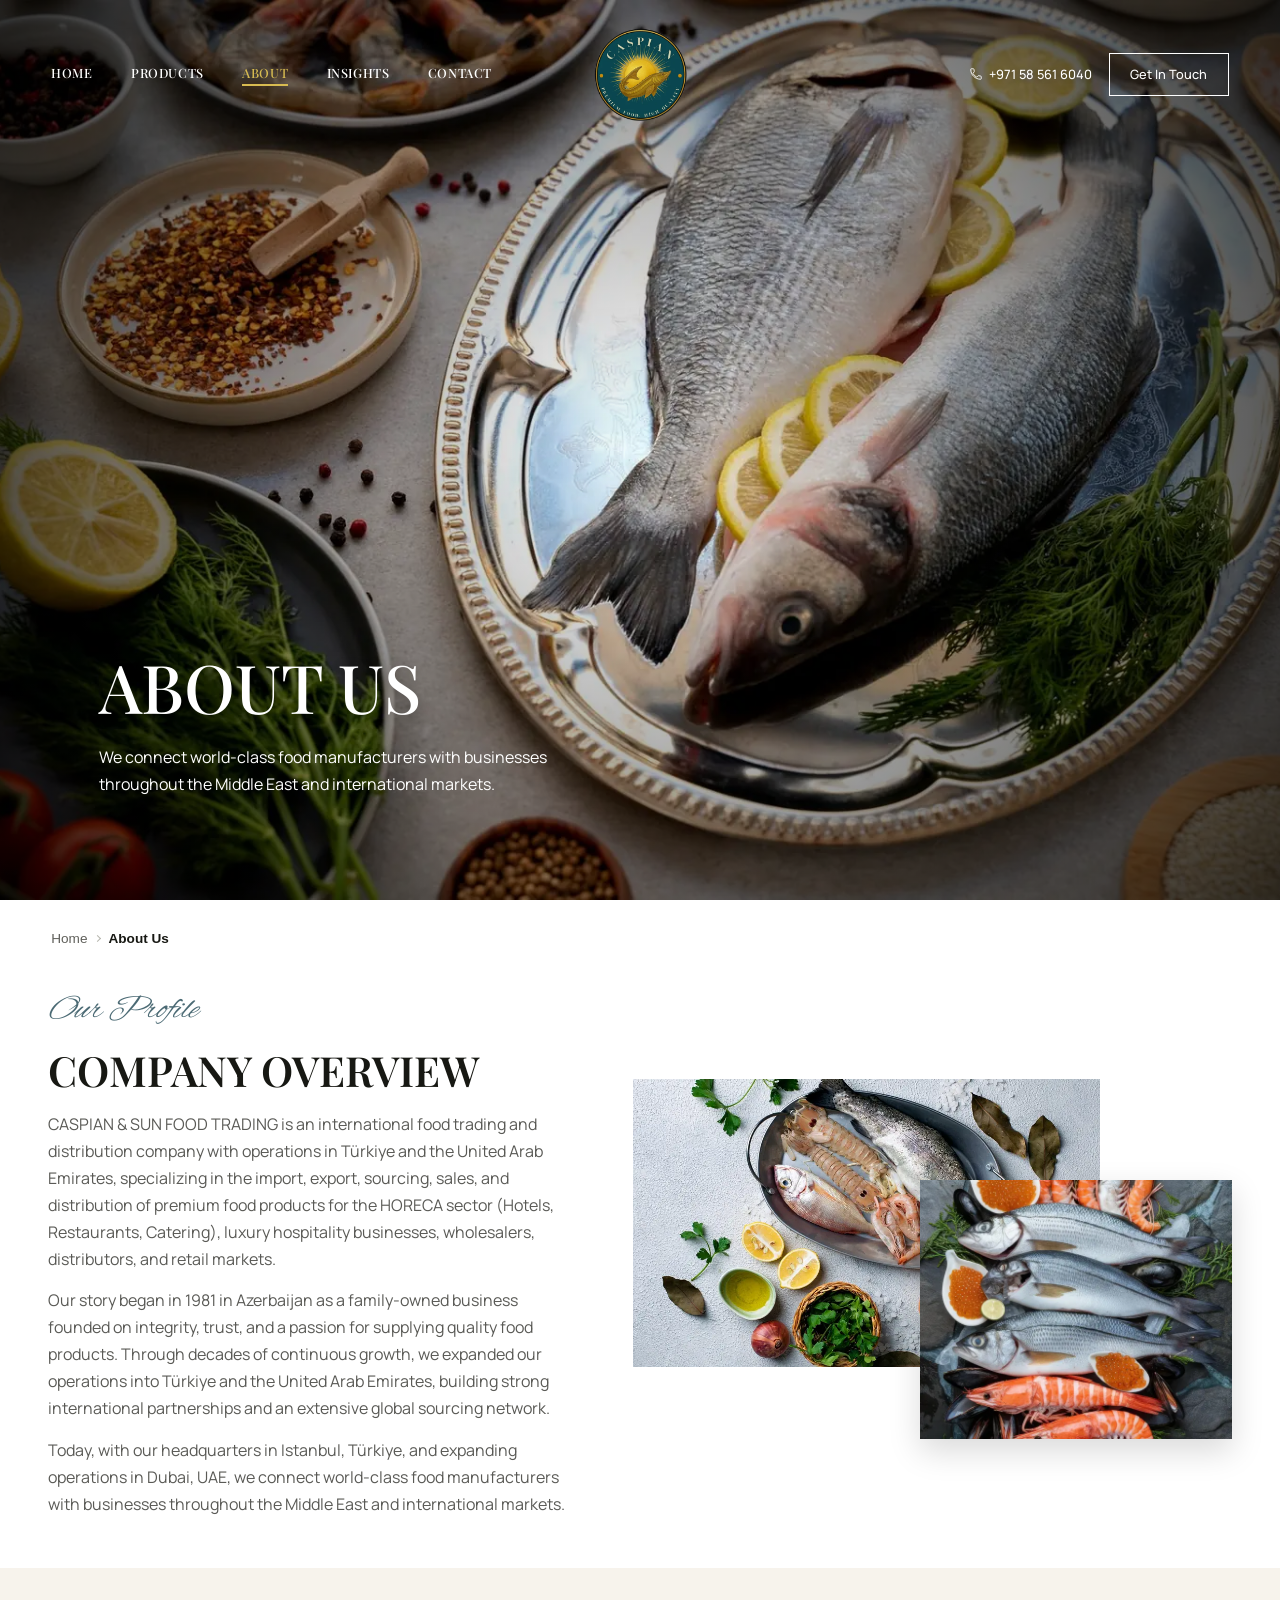
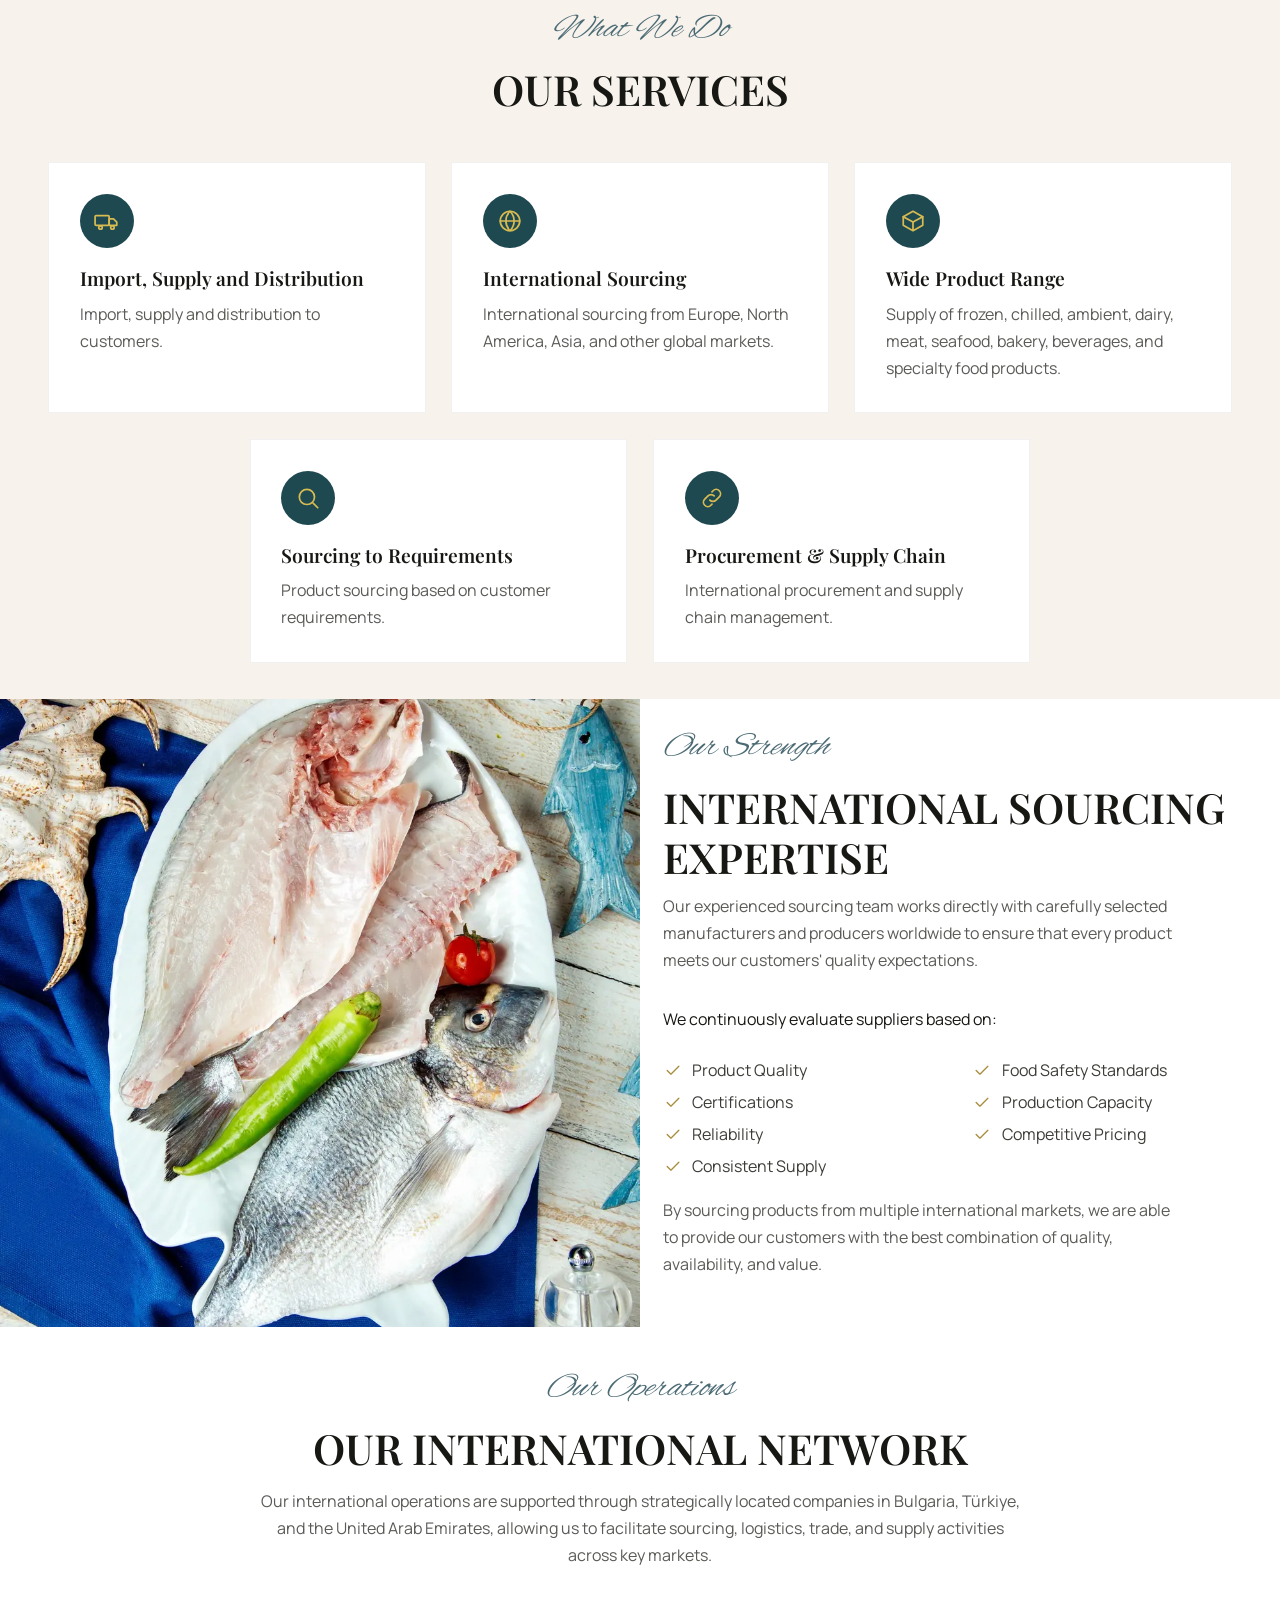
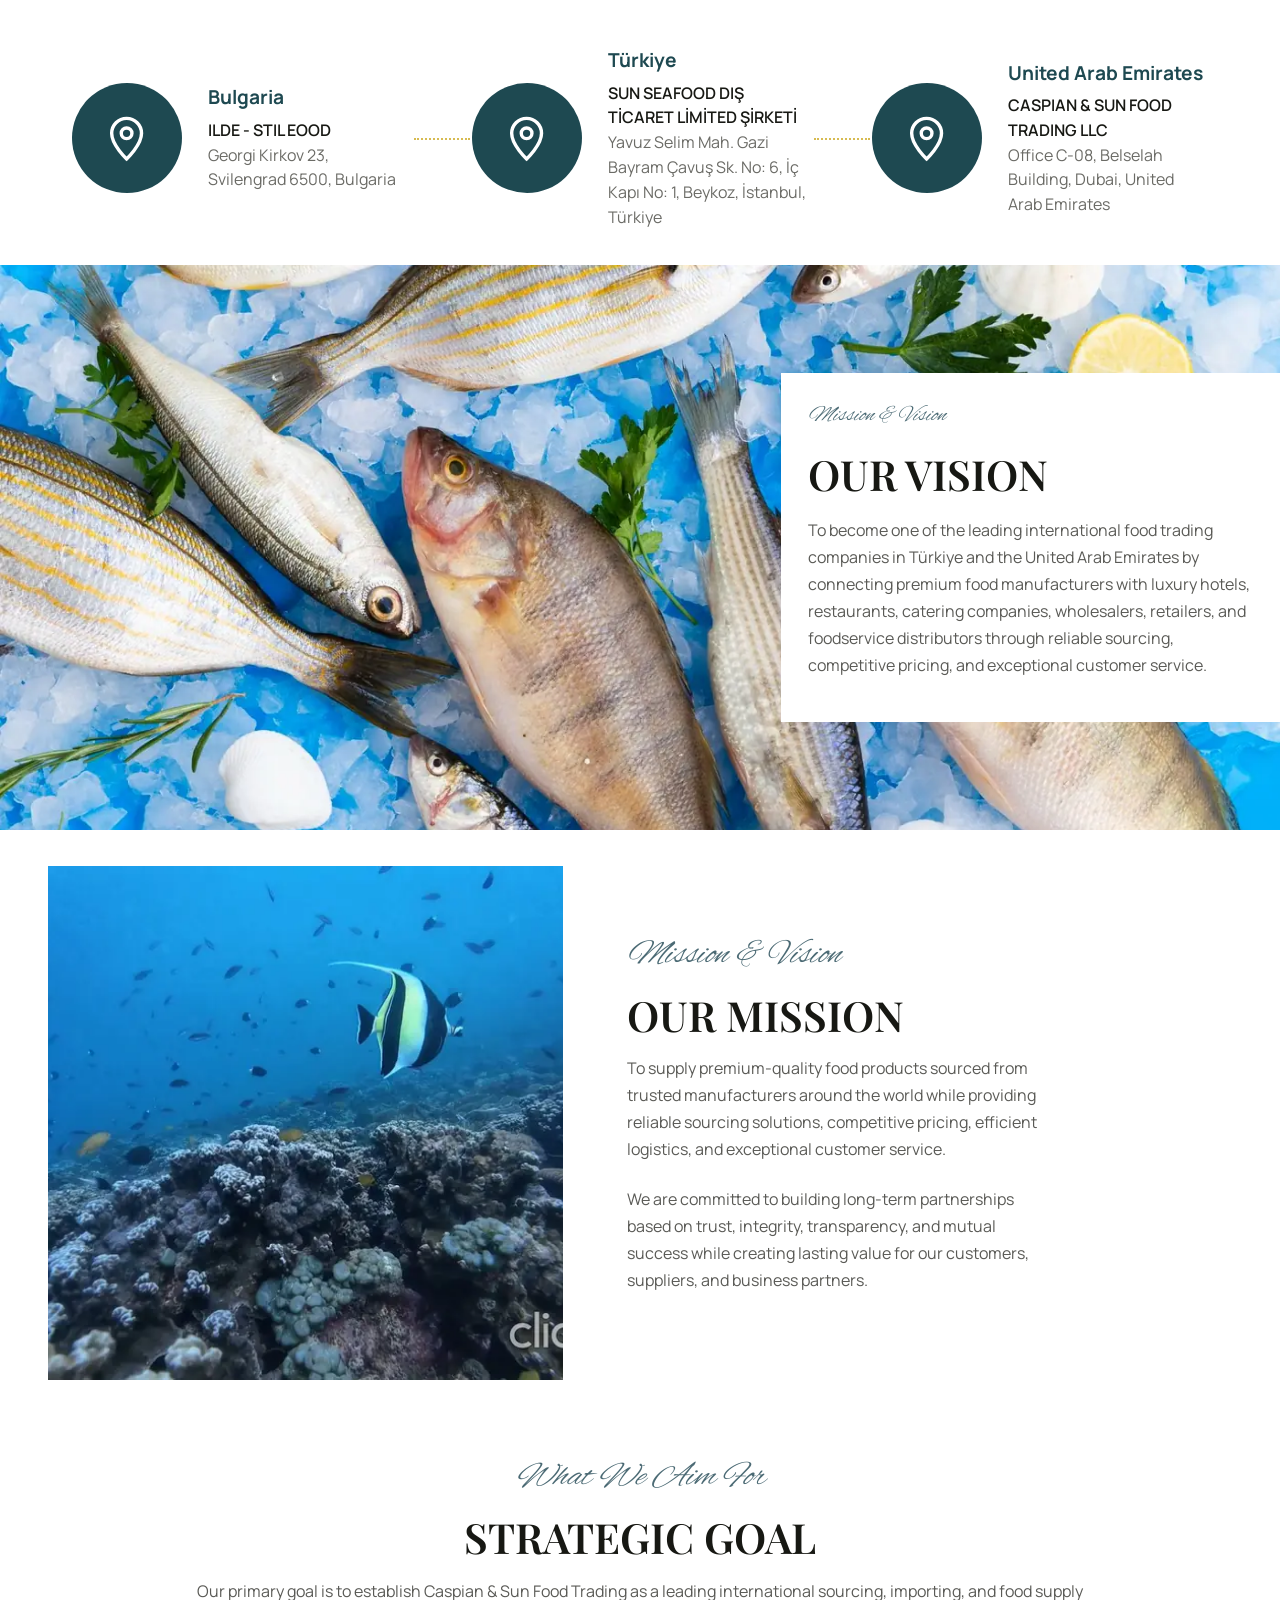
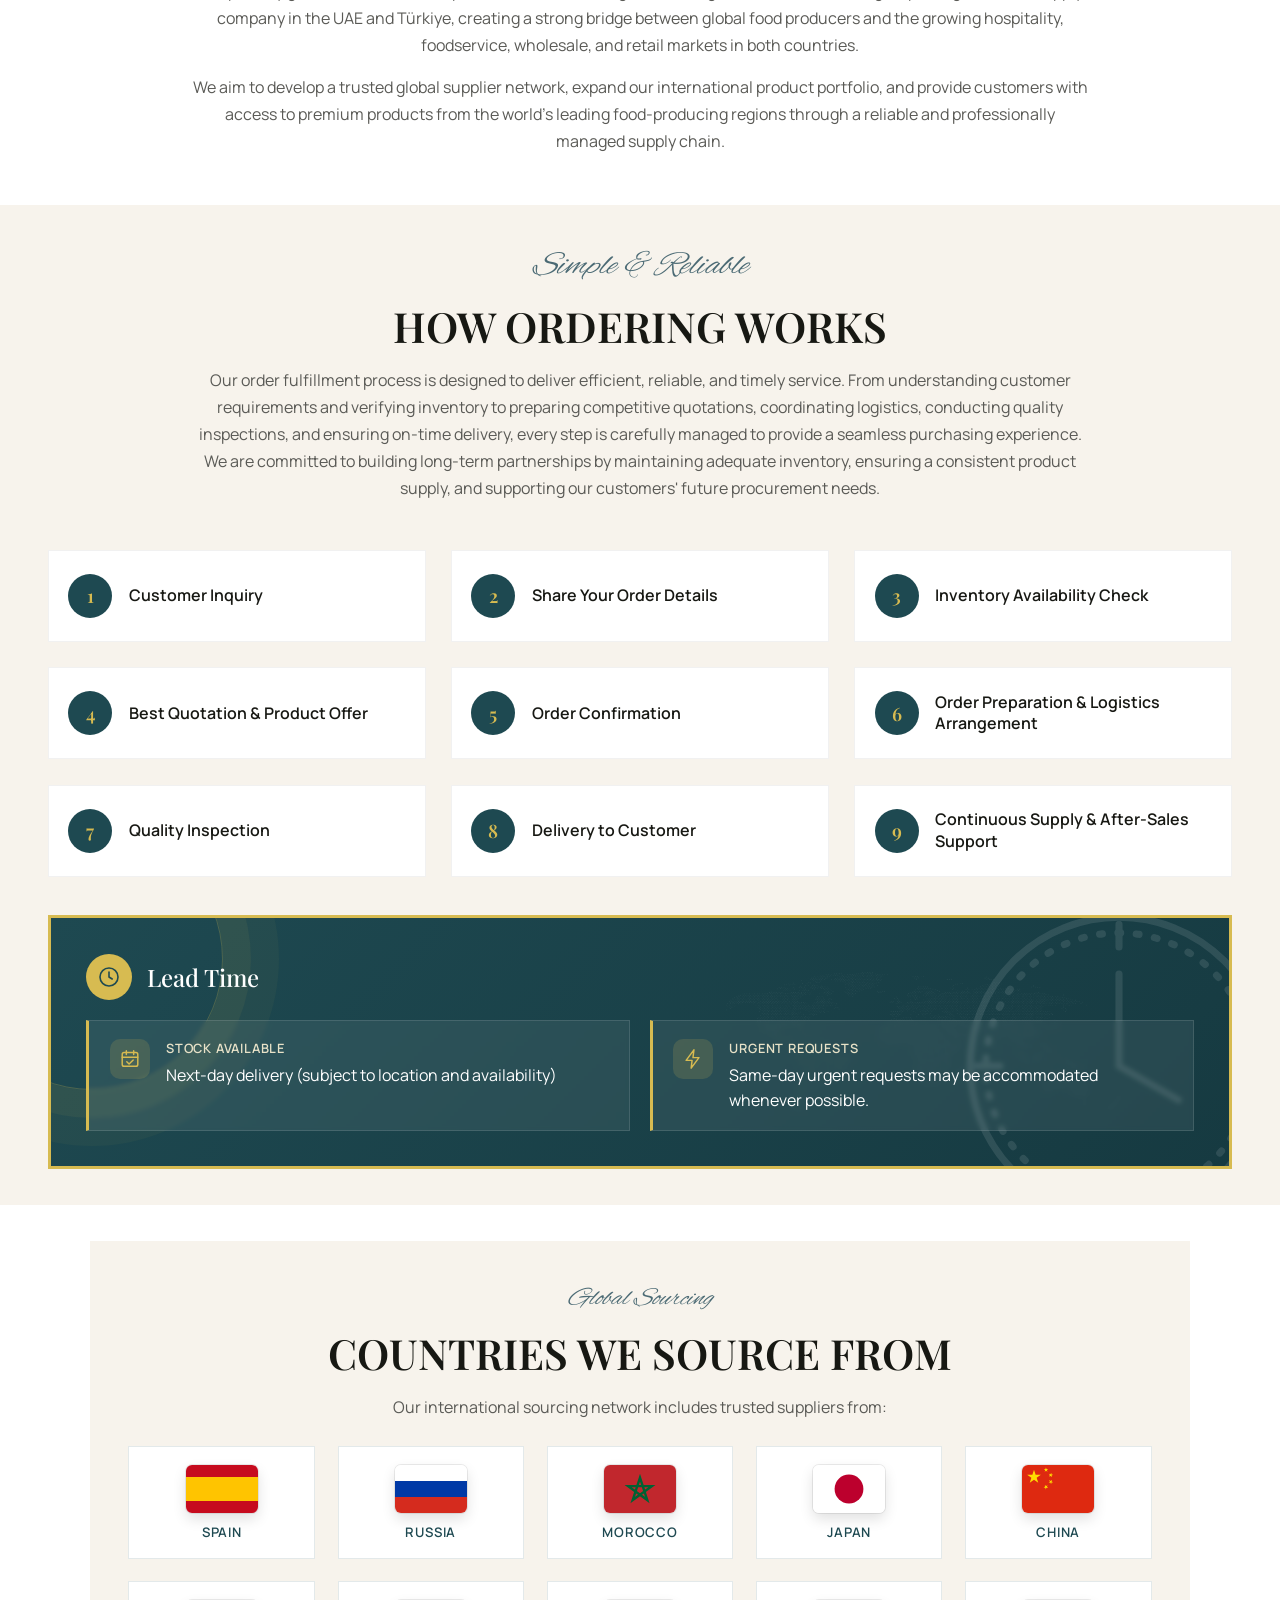
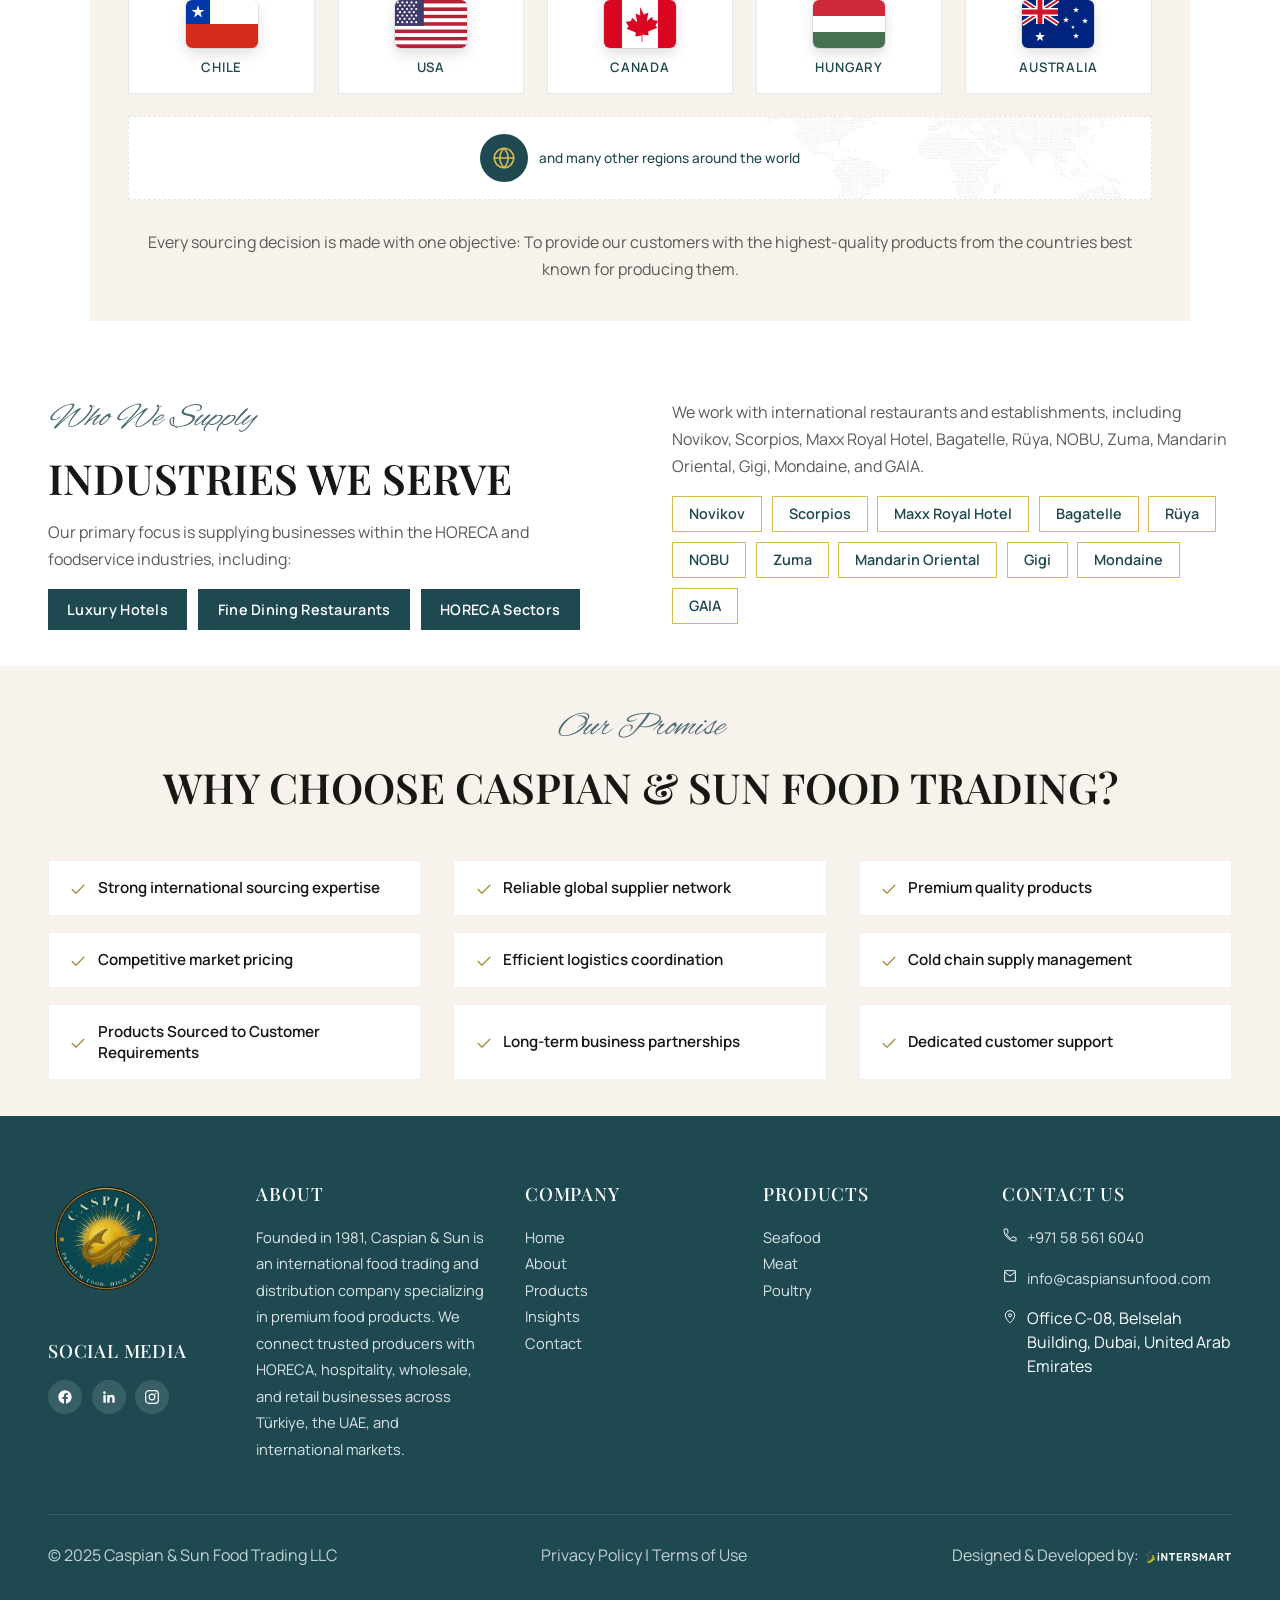
==== about.html @ 2d04d811 "feat: lead time panel redesign, ordering steps hover, faster about photos (smaller webp + background" ====
<!DOCTYPE html>
<html lang="en">
<head>
<meta charset="UTF-8">
<meta name="robots" content="noindex, nofollow, noarchive, nosnippet">
<meta name="description" content="Founded in 1981, Caspian &amp; Sun is an international food trading and distribution company connecting trusted producers with HORECA, hospitality, wholesale and retail businesses.">
<meta name="viewport" content="width=device-width, initial-scale=1.0">
<title>About Us | Caspian & Sun Food Trading LLC</title>
<style id="pl-css">#preloader{position:fixed;inset:0;z-index:99999;display:flex;align-items:center;justify-content:center;background:#F7F3EC;overflow:hidden;transition:opacity .4s ease .55s,visibility 0s linear .95s;}#preloader .pl-disc{position:absolute;left:50%;top:50%;width:clamp(124px,18vw,190px);height:clamp(124px,18vw,190px);margin:calc(clamp(124px,18vw,190px)/-2) 0 0 calc(clamp(124px,18vw,190px)/-2);border-radius:50%;background:#1E4951;box-shadow:0 10px 40px rgba(30,73,81,.25);transition:transform .8s cubic-bezier(.65,0,.35,1);will-change:transform;}#preloader .pl-logo{position:relative;width:clamp(96px,14vw,150px);height:clamp(96px,14vw,150px);display:flex;align-items:center;justify-content:center;}#preloader .pl-logo img{width:100%;height:100%;object-fit:contain;animation:plPulse 1.8s ease-in-out infinite;}#preloader .pl-ring{position:absolute;inset:-14px;border-radius:50%;border:2px solid rgba(215,187,81,.3);border-top-color:#D7BB51;animation:plSpin 1.1s linear infinite;transition:opacity .3s ease;}@keyframes plPulse{0%,100%{transform:scale(.97);}50%{transform:scale(1.03);}}@keyframes plSpin{to{transform:rotate(360deg);}}#preloader.pl-done{opacity:0;visibility:hidden;pointer-events:none;}#preloader.pl-done .pl-disc{transform:scale(40);}#preloader.pl-done .pl-logo img{animation:none;}#preloader.pl-done .pl-ring{opacity:0;}html.pl-skip #preloader{display:none;}@media (prefers-reduced-motion:reduce){#preloader .pl-logo img,#preloader .pl-ring{animation:none;}#preloader .pl-disc{transition:none;}#preloader{transition:opacity .3s ease,visibility 0s linear .3s;}}</style>
<script>try{if(sessionStorage.getItem("plSeen"))document.documentElement.classList.add("pl-skip")}catch(e){}</script>
  <link rel="icon" type="image/png" href="images/logo.png">
<style>
:root{--deep-teal:#1E4951;--rich-gold:#D7BB51;--antique-gold:#AA8D3F;--charcoal:#171813;--cream:#F7F3EC;}
*{margin:0;padding:0;box-sizing:border-box;}
html{scroll-behavior:smooth;}
body{font-family:'Manrope',sans-serif;color:var(--charcoal);background:#fff;line-height:1.5;}
img{max-width:100%;display:block;}







/* HERO */
.hero{position:relative;height:100vh;height:100dvh;background:radial-gradient(circle, rgba(0,0,0,0) 0%, rgba(0,0,0,0.8) 100%), url('images/hero/extracted_5_2000x1331.webp') center/cover;display:flex;align-items:flex-end;padding:clamp(1.5rem,4vw,3.5rem);color:#fff;justify-content:flex-end;flex-direction:column;}
.hero-inner{max-width:1400px;margin:0 auto;width:100%;text-align:left;padding:0 clamp(1.5rem,5vw,3rem);padding-bottom:clamp(2rem,4vw,3.5rem);}
.hero h1{font-family:'Playfair Display',serif;font-size:clamp(2.4rem,6.5vw,4.2rem);font-weight:500;margin-bottom:.4rem;text-shadow:0 2px 12px rgba(0,0,0,.25);opacity:0;animation:heroFadeUp .6s cubic-bezier(.16,1,.3,1) .05s forwards;}
.hero p{font-size:16px;font-family:'Manrope',sans-serif;font-weight:400;line-height:27px;max-width:480px;color:#fff;opacity:0;animation:heroFadeUp .6s cubic-bezier(.16,1,.3,1) .12s forwards;}
@keyframes heroFadeUp{from{opacity:0;transform:translateY(22px);}to{opacity:1;transform:translateY(0);}}
@media (prefers-reduced-motion: reduce){.hero h1,.hero p{animation:none;opacity:1;}}

/* SCROLL-REVEAL ENTRANCE ANIMATIONS */
.reveal{opacity:0;transform:translateY(32px);transition:opacity .9s cubic-bezier(.16,1,.3,1),transform .9s cubic-bezier(.16,1,.3,1);}
.reveal.in-view{opacity:1;transform:translateY(0);}
.reveal-scale{opacity:0;transform:scale(.94);transition:opacity .9s cubic-bezier(.16,1,.3,1),transform .9s cubic-bezier(.16,1,.3,1);}
.reveal-scale.in-view{opacity:1;transform:scale(1);}
@media (prefers-reduced-motion: reduce){
  .reveal,.reveal-scale{opacity:1!important;transform:none!important;transition:none!important;}
}

/* SECTION BASE */
.wrap{max-width:1400px;margin:0 auto;padding:0 clamp(1.5rem,5vw,3rem);}
/* Rule 2: sections grow with content; min-height only on the hero */
section{padding:clamp(2rem,4vh,4rem) 0;display:flex;flex-direction:column;justify-content:center;overflow:hidden;box-sizing:border-box;}
.cream{background:#fff;}
.eyebrow{font-family:'Alex Brush','Playfair Display',cursive;font-size:clamp(1.4rem,2.8vw,2.1rem);font-weight:400;color:#4B6A74;margin-bottom:.6rem;font-style:italic;}
/* Rule 1: styling lives on .section-heading class, not the h2 tag */
.section-heading{font-family:'Playfair Display',serif;font-weight:500;color:var(--charcoal);font-size:clamp(1.8rem,3.5vw,2.6rem);line-height:1.2;margin-bottom:1rem;}
.section-heading--upper{text-transform:uppercase;font-weight:600;}
p{font-size:16px;font-family:'Manrope',sans-serif;font-weight:400;line-height:27px;color:#5a5a56;}

/* WHO WE ARE */
.who-grid{display:grid;grid-template-columns:1fr 1.15fr;gap:clamp(2rem,5vw,4.5rem);align-items:center;}
/* .who-heading replaced by .section-heading — no duplicate rule needed */
.who-text p{margin-bottom:.9rem;}
.who-images{position:relative;height:clamp(240px,min(32vw, 40vh),400px);}
.who-img-back{position:absolute;top:0;left:0;width:78%;height:80%;object-fit:cover;transition:transform .6s ease;}
.who-img-front{position:absolute;bottom:0;right:0;width:52%;height:72%;object-fit:cover;box-shadow:0 12px 30px rgba(0,0,0,.15);transition:transform .6s ease;}
.who-images:hover .who-img-back{transform:scale(1.04);}
.who-images:hover .who-img-front{transform:scale(1.04);}

/* WHY CHOOSE US — Rule 2: no min-height; image fills its column naturally */
.why-section{padding:0;display:flex;flex-direction:column;justify-content:center;overflow:hidden;box-sizing:border-box;}
/* image column stretches to grid row height (driven by content); image fills it absolutely — no gap */
.why-grid{display:grid;grid-template-columns:1fr 1fr;align-items:stretch;}
.why-img-wrap{position:relative;overflow:hidden;min-height:480px;}
.why-img{position:absolute;inset:0;width:100%;height:100%;object-fit:cover;object-position:center;}
.why-content{background:#fff;display:flex;flex-direction:column;justify-content:center;padding:clamp(1rem,min(3.2vw, 2.5vh),2.5rem);}
.why-content .section-heading{margin-bottom:.7rem;}
.why-content>p{max-width:520px;margin-bottom:clamp(1.1rem,2vw,1.6rem);font-size:16px;font-family:'Manrope',sans-serif;font-weight:400;line-height:27px;}
.feature-grid{display:grid;grid-template-columns:1fr 1fr;row-gap:clamp(1.6rem,3vw,2.4rem);column-gap:clamp(2rem,4vw,3.5rem);}
.feature{display:flex;gap:1.2rem;align-items:center;}
.feature-icon{flex:none;width:clamp(64px,6vw,76px);height:clamp(64px,6vw,76px);border-radius:50%;background:rgba(255,255,255,.55);display:flex;align-items:center;justify-content:center;}
.feature-icon svg{width:30px;height:30px;stroke:var(--deep-teal);}
.feature h3{font-size:clamp(.98rem,1.8vw,1.15rem);font-weight:600;margin-bottom:.35rem;color:var(--charcoal);}
.feature p{font-size:16px;font-family:'Manrope',sans-serif;font-weight:400;line-height:27px;color:rgb(90, 90, 86);font-family:'Manrope',sans-serif;font-weight:400;line-height:27px;line-height:1.5;color:#6b6b66;}

/* PROCESS */
.process-head{text-align:center;margin-bottom:clamp(3rem,6vw,5rem);
/* .process-head h2 replaced by .section-heading class */}
.process-head .section-heading{margin-top:.4rem;}
.process-grid{display:grid;grid-template-columns:repeat(3,1fr);row-gap:clamp(1.5rem,4vh,3rem);column-gap:1rem;}
.process-item{display:flex;align-items:center;gap:clamp(1.2rem,2vw,1.6rem);position:relative;padding:0 clamp(.5rem,2vw,1.5rem);}
.process-circle{flex:none;width:clamp(70px,min(9.5vw, 15vh),110px);height:clamp(70px,min(9.5vw, 15vh),110px);border-radius:50%;background:var(--deep-teal);display:flex;align-items:center;justify-content:center;overflow:hidden;transition:transform .4s cubic-bezier(.34,1.56,.64,1),box-shadow .4s ease;}
.process-item:hover .process-circle{transform:scale(1.08);box-shadow:0 14px 28px rgba(30,73,81,.3);}
.process-circle img{width:100%;height:100%;object-fit:cover;}
.process-circle svg{width:clamp(38px,4vw,54px);height:clamp(38px,4vw,54px);stroke:#fff;fill:none;}
.process-item h3{font-size:clamp(1rem,1.8vw,1.2rem);font-weight:700;color:var(--deep-teal);margin-bottom:.35rem;}
.process-item p{font-size:16px;font-family:'Manrope',sans-serif;font-weight:400;line-height:27px;color:rgb(90, 90, 86);font-family:'Manrope',sans-serif;font-weight:400;line-height:27px;line-height:1.55;color:#6b6b66;}
.process-item::after{content:'';position:absolute;top:50%;right:calc(-1 * clamp(1rem,3vw,2.5rem));width:clamp(2rem,4.5vw,3.5rem);height:0;border-top:2px dotted var(--rich-gold);}
.process-grid>.process-item:nth-child(3n)::after{display:none;}

/* BEST SOURCING — full-bleed background image; Rule 2: no min-height on
   the content card itself (it grows with text), but the section needs a
   clear design minimum so the background photo is visible */
.best-section{position:relative;padding:clamp(5rem,12vh,9rem) 0;display:flex;flex-direction:column;justify-content:center;overflow:hidden;box-sizing:border-box;}
.best-bg{position:absolute;inset:0;width:100%;height:100%;object-fit:cover;display:block;z-index:0;}
.best-card{position:relative;z-index:1;margin-left:auto;margin-top:0;width:clamp(300px,39%,580px);background:#fff;display:flex;flex-direction:column;justify-content:center;padding:clamp(1.2rem,min(4vw, 3vh),3rem);}
.best-card .eyebrow{font-size:clamp(1rem,1.8vw,1.35rem);margin-bottom:min(1rem, 2vh);}
.best-card .section-heading{margin-bottom:min(1.2rem, 2vh);}
.best-card p{margin-bottom:min(1rem, 2vh);}

/* SUSTAINING */
.sustain-grid{display:grid;grid-template-columns:.85fr 1fr;gap:clamp(2rem,5vw,4.5rem);align-items:center;}
.sustain-img{width:100%;aspect-ratio:1/1;object-fit:cover;}
.sustain-content .section-heading{margin-bottom:min(1rem, 2vh);}
.sustain-content p{margin-bottom:min(1.6rem, 2.5vh);max-width:420px;}
.btn-shop{position:relative;display:inline-block;}
.btn-shop::after{content:'';position:absolute;bottom:-8px;right:-8px;width:100%;height:100%;border:1.5px solid var(--rich-gold);z-index:0;transition:transform .35s cubic-bezier(.34,1.56,.64,1);}
.btn-shop:hover::after{transform:translate(4px,4px);}
.btn-shop button{position:relative;z-index:1;background:var(--deep-teal);color:#fff;border:none;padding:.85rem 2.2rem;font-size:.9rem;font-weight:600;cursor:pointer;text-transform:uppercase;letter-spacing:.5px;transition:background .3s ease,transform .35s cubic-bezier(.34,1.56,.64,1);}
.btn-shop:hover button{background:#0f3a46;transform:translate(-3px,-3px);}




/* GOAL + COUNTRIES */
.process-intro{max-width:760px;margin:0 auto;}
.process-item h3{text-transform:none;}
.process-item p strong{color:var(--charcoal);font-weight:600;}
.goal-grid{display:grid;grid-template-columns:1.15fr 1fr;gap:clamp(2rem,5vw,4.5rem);align-items:center;}
.goal-text p{margin-bottom:.9rem;}
.goal-solo{max-width:900px;margin:0 auto;text-align:center;}
.goal-countries{max-width:900px;margin:0 auto;text-align:center;}
.country-list{justify-content:center;}
.goal-countries{background:var(--cream);padding:clamp(1.5rem,3vw,2.5rem);}
.goal-countries .eyebrow{font-size:clamp(1.2rem,2vw,1.6rem);}
.country-list{list-style:none;display:flex;flex-wrap:wrap;gap:.6rem;margin-bottom:1.2rem;}
.country-list li{border:1px solid var(--rich-gold);color:var(--deep-teal);font-weight:600;font-size:.9rem;padding:.4rem 1rem;background:#fff;}
.country-list li:last-child{border-style:dashed;font-weight:500;}

/* RESPONSIVE — 1440/1366/1280 desktop (fluid via clamp above), 1024/768 tablet, 480/390/375/360 mobile */

/* ≤1300px — hamburger kicks in BEFORE nav+logo+actions run out of room and wrap (decoupled from the 1024px content-stacking breakpoint below) */
/* ≤1024px — tablet + phone: hamburger nav kicks in, two-column sections stack */
@media (max-width:1024px){
  .who-grid,.sustain-grid,.goal-grid{grid-template-columns:1fr;}
  .why-grid{grid-template-columns:1fr;}
  .why-img{height:360px;}
  .process-grid{grid-template-columns:repeat(2,1fr);row-gap:2.5rem;column-gap:1.5rem;}
  .process-item::after{display:none;}
  .best-section { min-height: auto; flex-direction: column-reverse; }
    .best-bg { position: static; height: 400px; }
    .best-card{position:static;width:100%;margin-top:0;min-height:auto;}
}

/* ≤768px — tablet portrait */
@media (max-width:768px){
  .wrap{padding:0 1.25rem;    .best-bg { height: 250px; }
  }
  .who-images{height:300px;}
  .feature-grid{grid-template-columns:1fr;gap:1.5rem;}
  .process-grid{grid-template-columns:1fr;row-gap:2rem;}
}

/* ≤480px — large phones */
@media (max-width:480px){
  .hero{padding:1.5rem 1.25rem;justify-content:flex-end;flex-direction:column;}
  .hero p{max-width:100%;}
  section{padding:2.5rem 0;}
  .wrap{padding:0 1.25rem;}
  .who-images{height:260px;}
  .who-img-back{width:72%;height:76%;}
  .who-img-front{width:58%;height:66%;}
  .why-content{padding:2rem 1.25rem;}
  .best-card{padding:1.75rem 1.25rem;}
  .sustain-img{aspect-ratio:4/3;}
}

/* ≤390px — standard small phones */
@media (max-width:390px){
  .hero h1{font-size:2.1rem;}
  
  .who-images{height:230px;}
  .process-circle{width:76px;height:76px;}
  .process-circle svg{width:30px;height:30px;}
}

/* ≤360px — smallest phones */
@media (max-width:360px){
  .hero h1{font-size:1.85rem;}
}

/* no-JS / narrow safety: prevent horizontal scroll anywhere */
html,body{max-width:100%;overflow-x:hidden;}


@media (max-width:600px){
  .footer-section:first-child }
@media (max-width:768px){.hero{background:radial-gradient(circle, rgba(0,0,0,0) 0%, rgba(0,0,0,0.8) 100%), url('images/hero/extracted_5_2000x1331-sm.webp') center/cover;}}

/* NEW SECTIONS: services, sourcing criteria, ordering steps, industries, why choose */
.alt-bg{background:#F7F3EC;}
.sec-head{text-align:center;margin-bottom:clamp(2rem,4vw,3rem);}
.sec-intro{max-width:900px;margin:1rem auto 0;}
.svc-grid{display:grid;grid-template-columns:repeat(6,1fr);gap:clamp(1rem,2vw,1.6rem);}
.svc-card{grid-column:span 2;background:#fff;padding:clamp(1.4rem,2.4vw,2rem);border:1px solid rgba(23,24,19,.06);transition:transform .4s ease,box-shadow .4s ease;}
.svc-card:nth-child(4){grid-column:2 / span 2;}
.svc-card:nth-child(5){grid-column:4 / span 2;}
.svc-card:hover{transform:translateY(-4px);box-shadow:0 16px 36px rgba(0,0,0,.07);}
.svc-icon{width:54px;height:54px;border-radius:50%;background:var(--deep-teal);color:var(--rich-gold);display:flex;align-items:center;justify-content:center;margin-bottom:1rem;}
.svc-icon svg{width:26px;height:26px;}
.svc-card h3{font-family:'Playfair Display',serif;font-size:1.2rem;font-weight:600;margin-bottom:.5rem;color:var(--charcoal);}
.list-lead{font-weight:600;color:var(--charcoal);margin:.4rem 0 .6rem;}
.check-list,.why-list{list-style:none;}
.check-list{display:grid;grid-template-columns:1fr 1fr;gap:.5rem 1.5rem;margin-bottom:1.2rem;}
.check-list li,.why-list li{display:flex;align-items:flex-start;gap:.6rem;font-size:16px;line-height:1.5;color:#3d3d38;}
.check-list svg,.why-list svg{flex:none;width:20px;height:20px;margin-top:2px;color:var(--antique-gold);}
.steps{display:grid;grid-template-columns:repeat(3,1fr);gap:clamp(1rem,2vw,1.6rem);counter-reset:s;}
.step{position:relative;background:#fff;border:1px solid rgba(23,24,19,.06);padding:1.4rem 1.4rem 1.4rem 5rem;min-height:92px;display:flex;align-items:center;}
.step-num{position:absolute;left:1.2rem;top:50%;transform:translateY(-50%);width:44px;height:44px;border-radius:50%;background:var(--deep-teal);color:var(--rich-gold);font-family:'Playfair Display',serif;font-weight:600;font-size:1.15rem;display:flex;align-items:center;justify-content:center;}
.step h3{font-size:1rem;font-weight:600;line-height:1.35;color:var(--charcoal);}
.lead-time{margin-top:clamp(1.6rem,3vw,2.4rem);background:var(--deep-teal);color:#fff;padding:clamp(1.4rem,3vw,2.2rem);border:3px solid var(--rich-gold);}
.lead-time h3{font-family:'Playfair Display',serif;font-size:1.5rem;font-weight:500;margin-bottom:1rem;color:#fff;}
.lt-grid{display:grid;grid-template-columns:1fr 1fr;gap:1.2rem 2rem;}
.lt-label{display:block;font-size:.8rem;font-weight:600;letter-spacing:.8px;text-transform:uppercase;color:#E8E2C8;margin-bottom:.3rem;}
.lead-time p{color:#fff;}
.ind-grid{display:grid;grid-template-columns:1fr 1fr;gap:clamp(2rem,5vw,4.5rem);align-items:center;}
.ind-text p,.ind-clients p{margin-bottom:1rem;}
.ind-list{list-style:none;display:flex;flex-wrap:wrap;gap:.7rem;}
.ind-list li{background:var(--deep-teal);color:#fff;padding:.6rem 1.2rem;font-size:.9rem;font-weight:600;letter-spacing:.3px;}
.client-chips{list-style:none;display:flex;flex-wrap:wrap;gap:.6rem;}
.client-chips li{border:1px solid var(--rich-gold);color:var(--deep-teal);font-weight:600;font-size:.9rem;padding:.4rem 1rem;background:#fff;}
.why-list{display:grid;grid-template-columns:repeat(3,1fr);gap:1rem 2rem;}
.why-list li{background:#fff;padding:1rem 1.2rem;border:1px solid rgba(23,24,19,.06);align-items:center;}
.why-list span{font-weight:600;color:var(--charcoal);font-size:.95rem;line-height:1.4;}
@media (max-width:1024px){
  .svc-grid{grid-template-columns:repeat(2,1fr);}
  .svc-card,.svc-card:nth-child(4),.svc-card:nth-child(5){grid-column:auto;}
  .steps{grid-template-columns:repeat(2,1fr);}
  .why-list{grid-template-columns:repeat(2,1fr);}
  .ind-grid{grid-template-columns:1fr;}
}
@media (max-width:640px){
  .svc-grid,.steps,.why-list,.check-list,.lt-grid{grid-template-columns:1fr;}
}

/* Services: water-fill hover (theme teal + gold only) */
.svc-card{position:relative;overflow:hidden;isolation:isolate;transition:transform .4s ease,box-shadow .4s ease,border-color .4s ease;}
.svc-fill{position:absolute;left:0;right:0;bottom:0;top:0;background:var(--deep-teal);transform:translateY(101%);transition:transform .7s cubic-bezier(.45,.05,.25,1);z-index:-1;}
.svc-card:hover .svc-fill,.svc-card:focus-within .svc-fill{transform:translateY(0);}
.svc-card .svc-icon,.svc-card h3,.svc-card p{position:relative;transition:color .5s ease .15s,background-color .5s ease .15s;}
.svc-card:hover{border-color:var(--rich-gold);}
.svc-card:hover h3{color:#fff;}
.svc-card:hover p{color:#E8E2C8;}
.svc-card:hover .svc-icon{background:var(--rich-gold);color:var(--deep-teal);}
@media (prefers-reduced-motion:reduce){.svc-fill{transition:none;}}

/* Countries: flag cards */
.goal-countries{max-width:1100px;}
.flag-grid{list-style:none;display:grid;grid-template-columns:repeat(5,1fr);gap:clamp(.9rem,1.8vw,1.4rem);margin:1.6rem 0 1.8rem;}
.flag-card{display:flex;flex-direction:column;align-items:center;gap:.7rem;padding:1.1rem .6rem 1rem;background:#fff;border:1px solid rgba(30,73,81,.12);transition:transform .35s ease,box-shadow .35s ease,border-color .35s ease;}
.flag-card:hover{transform:translateY(-4px);border-color:var(--rich-gold);box-shadow:0 14px 30px rgba(30,73,81,.12);}
.flag-img{display:block;width:72px;height:48px;border-radius:6px;overflow:hidden;box-shadow:0 0 0 1px rgba(0,0,0,.08),0 6px 14px rgba(0,0,0,.12);}
.flag-img img{width:100%;height:100%;object-fit:cover;display:block;}
.flag-name{font-size:.82rem;font-weight:600;letter-spacing:.8px;text-transform:uppercase;color:var(--deep-teal);line-height:1.35;text-align:center;}
.flag-more{border-style:dashed;grid-column:1 / -1;flex-direction:row;justify-content:center;padding:.9rem 1rem;}
@media (max-width:860px){.flag-grid{grid-template-columns:repeat(3,1fr);}}
@media (max-width:520px){.flag-grid{grid-template-columns:repeat(2,1fr);}}
.flag-more .flag-img.globe{display:flex;align-items:center;justify-content:center;background:var(--deep-teal);color:var(--rich-gold);box-shadow:none;border-radius:50%;width:48px;height:48px;}
.flag-more .globe svg{width:26px;height:26px;}
.flag-more .flag-name{text-transform:none;letter-spacing:0;font-weight:500;font-size:.85rem;}

.flag-more{position:relative;overflow:hidden;isolation:isolate;min-height:84px;}
.flag-more::after{content:'';position:absolute;right:-2%;top:50%;width:min(46%,420px);aspect-ratio:2023/777;transform:translateY(-50%);background:url('images/dotted-map.webp') no-repeat center/contain;opacity:.32;pointer-events:none;z-index:-1;}
@media (max-width:520px){.flag-more::after{width:70%;right:-12%;}}

/* Why choose: flat fill sweep on hover (theme teal + gold) */
.why-list li{position:relative;overflow:hidden;isolation:isolate;transition:transform .4s ease,box-shadow .4s ease,border-color .4s ease;}
.why-list li::before{content:'';position:absolute;inset:0;background:var(--deep-teal);transform:scaleX(0);transform-origin:left center;transition:transform .6s cubic-bezier(.45,.05,.25,1);z-index:-1;}
.why-list li:hover{transform:translateY(-3px);border-color:var(--rich-gold);box-shadow:0 12px 26px rgba(30,73,81,.14);}
.why-list li:hover::before{transform:scaleX(1);}
.why-list li span{transition:color .4s ease .1s;}
.why-list li svg{transition:color .4s ease .1s,transform .4s ease;}
.why-list li:hover span{color:#fff;}
.why-list li:hover svg{color:var(--rich-gold);transform:scale(1.15);}
@media (prefers-reduced-motion:reduce){.why-list li::before{transition:none;}.why-list li{transition:none;}}

/* Lead time: refined panel with watermarks */
.lead-time{position:relative;overflow:hidden;isolation:isolate;background:linear-gradient(135deg,#1E4951 0%,#163A41 100%);}
.lead-time::before{content:'';position:absolute;right:-60px;bottom:-70px;width:340px;height:340px;background:url("data:image/svg+xml,%3Csvg xmlns='http://www.w3.org/2000/svg' viewBox='0 0 24 24' fill='none' stroke='%23ffffff' stroke-width='.5' stroke-linecap='round'%3E%3Ccircle cx='12' cy='12' r='10.5'/%3E%3Ccircle cx='12' cy='12' r='9.4' stroke-dasharray='.2 1.1'/%3E%3Cpath d='M12 5.5V12l4.2 2.4'/%3E%3Cpath d='M12 2v1.6M12 20.4V22M2 12h1.6M20.4 12H22'/%3E%3C/svg%3E") no-repeat center/contain;opacity:.1;z-index:-1;pointer-events:none;}
.lead-time::after{content:'';position:absolute;left:-90px;top:-90px;width:260px;height:260px;border-radius:50%;border:1px solid rgba(215,187,81,.25);box-shadow:0 0 0 28px rgba(215,187,81,.06),0 0 0 56px rgba(215,187,81,.04);z-index:-1;pointer-events:none;}
.lt-wm{position:absolute;right:clamp(1rem,8vw,6rem);top:50%;width:min(36%,420px);aspect-ratio:2023/777;transform:translateY(-50%);background:url('images/dotted-map.webp') no-repeat center/contain;filter:brightness(0) invert(1);opacity:.07;z-index:-1;pointer-events:none;}
.lt-head{display:flex;align-items:center;gap:.9rem;margin-bottom:1.3rem;}
.lt-icon{width:46px;height:46px;border-radius:50%;background:var(--rich-gold);color:var(--deep-teal);display:flex;align-items:center;justify-content:center;flex:none;}
.lt-icon svg{width:24px;height:24px;}
.lead-time h3{margin:0;}
.lt-grid{position:relative;gap:1.2rem;}
.lt-item{display:flex;gap:1rem;align-items:flex-start;background:rgba(255,255,255,.07);border:1px solid rgba(255,255,255,.12);border-left:3px solid var(--rich-gold);padding:1.1rem 1.3rem;backdrop-filter:blur(2px);transition:background .35s ease,transform .35s ease;}
.lt-item:hover{background:rgba(255,255,255,.12);transform:translateY(-3px);}
.lt-ico{flex:none;width:40px;height:40px;border-radius:10px;background:rgba(215,187,81,.16);color:var(--rich-gold);display:flex;align-items:center;justify-content:center;}
.lt-ico svg{width:22px;height:22px;}
.lt-item p{margin:0;line-height:1.55;}
@media (max-width:640px){.lt-wm{width:70%;right:-10%;}}

/* How ordering works: flat fill hover (theme teal + gold) */
.step{overflow:hidden;isolation:isolate;transition:transform .4s ease,box-shadow .4s ease,border-color .4s ease;}
.step::before{content:'';position:absolute;inset:0;background:var(--deep-teal);transform:translateY(101%);transition:transform .6s cubic-bezier(.45,.05,.25,1);z-index:-1;}
.step:hover{transform:translateY(-4px);border-color:var(--rich-gold);box-shadow:0 14px 30px rgba(30,73,81,.14);}
.step:hover::before{transform:translateY(0);}
.step h3{transition:color .4s ease .1s;}
.step:hover h3{color:#fff;}
.step-num{transition:background-color .4s ease .1s,color .4s ease .1s,transform .4s ease;}
.step:hover .step-num{background:var(--rich-gold);color:var(--deep-teal);transform:translateY(-50%) scale(1.08);}
@media (prefers-reduced-motion:reduce){.step,.step::before{transition:none;}}
</style>
  <link rel="preload" as="image" href="images/hero/extracted_5_2000x1331.webp" fetchpriority="high" media="(min-width:769px)">
<link rel="preload" as="image" href="images/hero/extracted_5_2000x1331-sm.webp" fetchpriority="high" media="(max-width:768px)">
<link href="components.css?v=5" rel="stylesheet">
</head>
<body>
<div id="preloader" aria-hidden="true"><div class="pl-disc"></div><div class="pl-logo"><span class="pl-ring"></span><img width="360" height="360" src="casplogo.webp" alt=""></div></div>


<div id="header-placeholder"></div>
<main id="main">




<section class="hero">
  <div class="hero-inner">
    <h1>ABOUT US</h1>
    <p>We connect world-class food manufacturers with businesses throughout the Middle East and international markets.</p>
  </div>
</section>

  <div class="crumbs" role="navigation" aria-label="Breadcrumb">
    <a href="index.html">Home</a><span class="sep"></span>
    <span class="current">About Us</span>
  </div>

<section>
  <div class="wrap">
    <div class="who-grid">
      <div class="who-text">
        <div class="eyebrow">Our Profile</div>
        <h2 class="section-heading section-heading--upper">COMPANY OVERVIEW</h2>
        <p>CASPIAN &amp; SUN FOOD TRADING is an international food trading and distribution company with operations in Türkiye and the United Arab Emirates, specializing in the import, export, sourcing, sales, and distribution of premium food products for the HORECA sector (Hotels, Restaurants, Catering), luxury hospitality businesses, wholesalers, distributors, and retail markets.</p>
        <p>Our story began in 1981 in Azerbaijan as a family-owned business founded on integrity, trust, and a passion for supplying quality food products. Through decades of continuous growth, we expanded our operations into Türkiye and the United Arab Emirates, building strong international partnerships and an extensive global sourcing network.</p>
        <p>Today, with our headquarters in Istanbul, Türkiye, and expanding operations in Dubai, UAE, we connect world-class food manufacturers with businesses throughout the Middle East and international markets.</p>
      </div>
      <div class="who-images">
        <img loading="lazy" width="900" height="669" decoding="async" class="who-img-back" src="images/pdf_extracted/extracted_6_2000x1488-about.webp" alt="Fresh seafood selection">
        <img loading="lazy" width="640" height="1140" decoding="async" class="who-img-front" src="images/pdf_extracted/extracted_3_2208x3936-about.webp" alt="Premium fish and caviar">
      </div>
    </div>
  </div>
</section>

<section class="alt-bg">
  <div class="wrap">
    <div class="sec-head">
      <div class="eyebrow">What We Do</div>
      <h2 class="section-heading section-heading--upper">OUR SERVICES</h2>
    </div>
    <div class="svc-grid">
      <div class="svc-card reveal"><span class="svc-fill" aria-hidden="true"></span><div class="svc-icon"><svg viewBox="0 0 24 24" fill="none" stroke="currentColor" stroke-width="1.6" stroke-linecap="round" stroke-linejoin="round"><rect x="1" y="7" width="13" height="9" rx="1"/><path d="M14 10h4l3 3v3h-7z"/><circle cx="6" cy="18" r="1.6"/><circle cx="17" cy="18" r="1.6"/></svg></div><h3>Import, Supply and Distribution</h3><p>Import, supply and distribution to customers.</p></div>
      <div class="svc-card reveal"><span class="svc-fill" aria-hidden="true"></span><div class="svc-icon"><svg viewBox="0 0 24 24" fill="none" stroke="currentColor" stroke-width="1.6" stroke-linecap="round" stroke-linejoin="round"><circle cx="12" cy="12" r="9"/><path d="M3 12h18M12 3c2.5 2.6 3.8 5.6 3.8 9S14.5 18.4 12 21c-2.5-2.6-3.8-5.6-3.8-9S9.5 5.6 12 3z"/></svg></div><h3>International Sourcing</h3><p>International sourcing from Europe, North America, Asia, and other global markets.</p></div>
      <div class="svc-card reveal"><span class="svc-fill" aria-hidden="true"></span><div class="svc-icon"><svg viewBox="0 0 24 24" fill="none" stroke="currentColor" stroke-width="1.6" stroke-linecap="round" stroke-linejoin="round"><path d="M3 8l9-5 9 5-9 5-9-5z"/><path d="M3 8v8l9 5 9-5V8M12 13v8"/></svg></div><h3>Wide Product Range</h3><p>Supply of frozen, chilled, ambient, dairy, meat, seafood, bakery, beverages, and specialty food products.</p></div>
      <div class="svc-card reveal"><span class="svc-fill" aria-hidden="true"></span><div class="svc-icon"><svg viewBox="0 0 24 24" fill="none" stroke="currentColor" stroke-width="1.6" stroke-linecap="round" stroke-linejoin="round"><circle cx="11" cy="11" r="7"/><path d="M21 21l-4.3-4.3"/></svg></div><h3>Sourcing to Requirements</h3><p>Product sourcing based on customer requirements.</p></div>
      <div class="svc-card reveal"><span class="svc-fill" aria-hidden="true"></span><div class="svc-icon"><svg viewBox="0 0 24 24" fill="none" stroke="currentColor" stroke-width="1.6" stroke-linecap="round" stroke-linejoin="round"><path d="M10 14a4 4 0 0 0 5.7 0l3-3a4 4 0 0 0-5.7-5.7l-1 1"/><path d="M14 10a4 4 0 0 0-5.7 0l-3 3a4 4 0 0 0 5.7 5.7l1-1"/></svg></div><h3>Procurement &amp; Supply Chain</h3><p>International procurement and supply chain management.</p></div>
    </div>
  </div>
</section>

<section class="why-section">
  <div class="why-grid">
    <div class="why-img-wrap">
      <img loading="lazy" width="1000" height="1250" decoding="async" class="why-img" src="images/pdf_extracted/extracted_1_2000x2500-about.webp" alt="Fresh fish on blue cloth">
    </div>
    <div class="why-content">
      <div class="eyebrow">Our Strength</div>
      <h2 class="section-heading section-heading--upper">INTERNATIONAL SOURCING EXPERTISE</h2>
      <p>Our experienced sourcing team works directly with carefully selected manufacturers and producers worldwide to ensure that every product meets our customers' quality expectations.</p>
      <p class="list-lead">We continuously evaluate suppliers based on:</p>
      <ul class="check-list">
        <li><svg viewBox="0 0 24 24" fill="none" stroke="currentColor" stroke-width="1.6" stroke-linecap="round" stroke-linejoin="round"><path d="M5 12.5l4.5 4.5L19 7.5"/></svg>Product Quality</li>
        <li><svg viewBox="0 0 24 24" fill="none" stroke="currentColor" stroke-width="1.6" stroke-linecap="round" stroke-linejoin="round"><path d="M5 12.5l4.5 4.5L19 7.5"/></svg>Food Safety Standards</li>
        <li><svg viewBox="0 0 24 24" fill="none" stroke="currentColor" stroke-width="1.6" stroke-linecap="round" stroke-linejoin="round"><path d="M5 12.5l4.5 4.5L19 7.5"/></svg>Certifications</li>
        <li><svg viewBox="0 0 24 24" fill="none" stroke="currentColor" stroke-width="1.6" stroke-linecap="round" stroke-linejoin="round"><path d="M5 12.5l4.5 4.5L19 7.5"/></svg>Production Capacity</li>
        <li><svg viewBox="0 0 24 24" fill="none" stroke="currentColor" stroke-width="1.6" stroke-linecap="round" stroke-linejoin="round"><path d="M5 12.5l4.5 4.5L19 7.5"/></svg>Reliability</li>
        <li><svg viewBox="0 0 24 24" fill="none" stroke="currentColor" stroke-width="1.6" stroke-linecap="round" stroke-linejoin="round"><path d="M5 12.5l4.5 4.5L19 7.5"/></svg>Competitive Pricing</li>
        <li><svg viewBox="0 0 24 24" fill="none" stroke="currentColor" stroke-width="1.6" stroke-linecap="round" stroke-linejoin="round"><path d="M5 12.5l4.5 4.5L19 7.5"/></svg>Consistent Supply</li>
      </ul>
      <p>By sourcing products from multiple international markets, we are able to provide our customers with the best combination of quality, availability, and value.</p>
    </div>
  </div>
</section>

<section class="cream">
  <div class="wrap">
    <div class="process-head">
      <div class="eyebrow">Our Operations</div>
      <h2 class="section-heading section-heading--upper">OUR INTERNATIONAL NETWORK</h2>
      <p class="process-intro">Our international operations are supported through strategically located companies in Bulgaria, Türkiye, and the United Arab Emirates, allowing us to facilitate sourcing, logistics, trade, and supply activities across key markets.</p>
    </div>
    <div class="process-grid">
      <div class="process-item">
        <div class="process-circle"><svg viewBox="0 0 24 24" fill="none" stroke-width="1.6"><path d="M12 22s7-6.5 7-12a7 7 0 0 0-14 0c0 5.5 7 12 7 12z"/><circle cx="12" cy="10" r="2.5"/></svg></div>
        <div><h3>Bulgaria</h3><p><strong>ILDE - STIL EOOD</strong><br>Georgi Kirkov 23, Svilengrad 6500, Bulgaria</p></div>
      </div>
      <div class="process-item">
        <div class="process-circle"><svg viewBox="0 0 24 24" fill="none" stroke-width="1.6"><path d="M12 22s7-6.5 7-12a7 7 0 0 0-14 0c0 5.5 7 12 7 12z"/><circle cx="12" cy="10" r="2.5"/></svg></div>
        <div><h3>Türkiye</h3><p><strong>SUN SEAFOOD DIŞ TİCARET LİMİTED ŞİRKETİ</strong><br>Yavuz Selim Mah. Gazi Bayram Çavuş Sk. No: 6, İç Kapı No: 1, Beykoz, İstanbul, Türkiye</p></div>
      </div>
      <div class="process-item">
        <div class="process-circle"><svg viewBox="0 0 24 24" fill="none" stroke-width="1.6"><path d="M12 22s7-6.5 7-12a7 7 0 0 0-14 0c0 5.5 7 12 7 12z"/><circle cx="12" cy="10" r="2.5"/></svg></div>
        <div><h3>United Arab Emirates</h3><p><strong>CASPIAN &amp; SUN FOOD TRADING LLC</strong><br>Office C-08, Belselah Building, Dubai, United Arab Emirates</p></div>
      </div>
    </div>
  </div>
</section>

<section class="best-section">
  <img loading="lazy" width="1400" height="1049" decoding="async" class="best-bg" src="images/pdf_extracted/extracted_4_2000x1499-about.webp" alt="Fresh fish on ice">
  <div class="best-card">
    <div class="eyebrow">Mission &amp; Vision</div>
    <h2 class="section-heading section-heading--upper">OUR VISION</h2>
    <p>To become one of the leading international food trading companies in Türkiye and the United Arab Emirates by connecting premium food manufacturers with luxury hotels, restaurants, catering companies, wholesalers, retailers, and foodservice distributors through reliable sourcing, competitive pricing, and exceptional customer service.</p>
  </div>
</section>

<section>
  <div class="wrap">
    <div class="sustain-grid">
      <img loading="lazy" decoding="async" width="900" height="506" class="sustain-img" src="images/pdf_extracted/extracted_8_1920x1080-about.webp" alt="Underwater ocean scene">
      <div class="sustain-content">
        <div class="eyebrow">Mission &amp; Vision</div>
        <h2 class="section-heading section-heading--upper">OUR MISSION</h2>
        <p>To supply premium-quality food products sourced from trusted manufacturers around the world while providing reliable sourcing solutions, competitive pricing, efficient logistics, and exceptional customer service.</p>
        <p>We are committed to building long-term partnerships based on trust, integrity, transparency, and mutual success while creating lasting value for our customers, suppliers, and business partners.</p>
      </div>
    </div>
  </div>
</section>

<section>
  <div class="wrap">
    <div class="goal-text goal-solo">
        <div class="eyebrow">What We Aim For</div>
        <h2 class="section-heading section-heading--upper">STRATEGIC GOAL</h2>
        <p>Our primary goal is to establish Caspian &amp; Sun Food Trading as a leading international sourcing, importing, and food supply company in the UAE and Türkiye, creating a strong bridge between global food producers and the growing hospitality, foodservice, wholesale, and retail markets in both countries.</p>
        <p>We aim to develop a trusted global supplier network, expand our international product portfolio, and provide customers with access to premium products from the world's leading food-producing regions through a reliable and professionally managed supply chain.</p>
    </div>
  </div>
</section>

<section class="alt-bg">
  <div class="wrap">
    <div class="sec-head">
      <div class="eyebrow">Simple &amp; Reliable</div>
      <h2 class="section-heading section-heading--upper">HOW ORDERING WORKS</h2>
      <p class="sec-intro">Our order fulfillment process is designed to deliver efficient, reliable, and timely service. From understanding customer requirements and verifying inventory to preparing competitive quotations, coordinating logistics, conducting quality inspections, and ensuring on-time delivery, every step is carefully managed to provide a seamless purchasing experience. We are committed to building long-term partnerships by maintaining adequate inventory, ensuring a consistent product supply, and supporting our customers' future procurement needs.</p>
    </div>
    <div class="steps">
      <div class="step reveal"><div class="step-num">1</div><h3>Customer Inquiry</h3></div>
      <div class="step reveal"><div class="step-num">2</div><h3>Share Your Order Details</h3></div>
      <div class="step reveal"><div class="step-num">3</div><h3>Inventory Availability Check</h3></div>
      <div class="step reveal"><div class="step-num">4</div><h3>Best Quotation &amp; Product Offer</h3></div>
      <div class="step reveal"><div class="step-num">5</div><h3>Order Confirmation</h3></div>
      <div class="step reveal"><div class="step-num">6</div><h3>Order Preparation &amp; Logistics Arrangement</h3></div>
      <div class="step reveal"><div class="step-num">7</div><h3>Quality Inspection</h3></div>
      <div class="step reveal"><div class="step-num">8</div><h3>Delivery to Customer</h3></div>
      <div class="step reveal"><div class="step-num">9</div><h3>Continuous Supply &amp; After-Sales Support</h3></div>
    </div>
    <div class="lead-time reveal">
      <span class="lt-wm" aria-hidden="true"></span>
      <div class="lt-head"><span class="lt-icon"><svg viewBox="0 0 24 24" fill="none" stroke="currentColor" stroke-width="1.6" stroke-linecap="round" stroke-linejoin="round"><circle cx="12" cy="12" r="9"/><path d="M12 7v5l3.2 2"/></svg></span><h3>Lead Time</h3></div>
      <div class="lt-grid">
        <div class="lt-item"><span class="lt-ico"><svg viewBox="0 0 24 24" fill="none" stroke="currentColor" stroke-width="1.6" stroke-linecap="round" stroke-linejoin="round"><rect x="3.5" y="5" width="17" height="15" rx="2"/><path d="M3.5 10h17M8 3v4M16 3v4"/><path d="M8.5 15l2.5 2.5L15.5 13"/></svg></span><div><span class="lt-label">Stock Available</span><p>Next-day delivery (subject to location and availability)</p></div></div>
        <div class="lt-item"><span class="lt-ico"><svg viewBox="0 0 24 24" fill="none" stroke="currentColor" stroke-width="1.6" stroke-linecap="round" stroke-linejoin="round"><path d="M13 2L4.5 13.5H11L10 22l8.5-11.5H12z"/></svg></span><div><span class="lt-label">Urgent Requests</span><p>Same-day urgent requests may be accommodated whenever possible.</p></div></div>
      </div>
    </div>
  </div>
</section>

<section class="cream">
  <div class="wrap">
    <div class="goal-countries">
        <div class="eyebrow">Global Sourcing</div>
        <h2 class="section-heading section-heading--upper">COUNTRIES WE SOURCE FROM</h2>
        <p>Our international sourcing network includes trusted suppliers from:</p>
        <ul class="flag-grid"><li class="flag-card"><span class="flag-img"><img src="images/flags/spain.svg" width="72" height="48" alt="" loading="lazy" decoding="async"></span><span class="flag-name">Spain</span></li><li class="flag-card"><span class="flag-img"><img src="images/flags/russia.svg" width="72" height="48" alt="" loading="lazy" decoding="async"></span><span class="flag-name">Russia</span></li><li class="flag-card"><span class="flag-img"><img src="images/flags/morocco.svg" width="72" height="48" alt="" loading="lazy" decoding="async"></span><span class="flag-name">Morocco</span></li><li class="flag-card"><span class="flag-img"><img src="images/flags/japan.svg" width="72" height="48" alt="" loading="lazy" decoding="async"></span><span class="flag-name">Japan</span></li><li class="flag-card"><span class="flag-img"><img src="images/flags/china.svg" width="72" height="48" alt="" loading="lazy" decoding="async"></span><span class="flag-name">China</span></li><li class="flag-card"><span class="flag-img"><img src="images/flags/chile.svg" width="72" height="48" alt="" loading="lazy" decoding="async"></span><span class="flag-name">Chile</span></li><li class="flag-card"><span class="flag-img"><img src="images/flags/usa.svg" width="72" height="48" alt="" loading="lazy" decoding="async"></span><span class="flag-name">USA</span></li><li class="flag-card"><span class="flag-img"><img src="images/flags/canada.svg" width="72" height="48" alt="" loading="lazy" decoding="async"></span><span class="flag-name">Canada</span></li><li class="flag-card"><span class="flag-img"><img src="images/flags/hungary.svg" width="72" height="48" alt="" loading="lazy" decoding="async"></span><span class="flag-name">Hungary</span></li><li class="flag-card"><span class="flag-img"><img src="images/flags/australia.svg" width="72" height="48" alt="" loading="lazy" decoding="async"></span><span class="flag-name">Australia</span></li><li class="flag-card flag-more"><span class="flag-img globe"><svg viewBox="0 0 24 24" fill="none" stroke="currentColor" stroke-width="1.5" stroke-linecap="round" stroke-linejoin="round"><circle cx="12" cy="12" r="9"/><path d="M3 12h18M12 3c2.5 2.6 3.8 5.6 3.8 9S14.5 18.4 12 21c-2.5-2.6-3.8-5.6-3.8-9S9.5 5.6 12 3z"/></svg></span><span class="flag-name">and many other regions around the world</span></li></ul>
        <p>Every sourcing decision is made with one objective: To provide our customers with the highest-quality products from the countries best known for producing them.</p>
    </div>
  </div>
</section>

<section>
  <div class="wrap">
    <div class="ind-grid">
      <div class="ind-text reveal">
        <div class="eyebrow">Who We Supply</div>
        <h2 class="section-heading section-heading--upper">INDUSTRIES WE SERVE</h2>
        <p>Our primary focus is supplying businesses within the HORECA and foodservice industries, including:</p>
        <ul class="ind-list"><li>Luxury Hotels</li><li>Fine Dining Restaurants</li><li>HORECA Sectors</li></ul>
      </div>
      <div class="ind-clients reveal">
        <p>We work with international restaurants and establishments, including Novikov, Scorpios, Maxx Royal Hotel, Bagatelle, Rüya, NOBU, Zuma, Mandarin Oriental, Gigi, Mondaine, and GAIA.</p>
        <ul class="client-chips" aria-label="Customers"><li>Novikov</li><li>Scorpios</li><li>Maxx Royal Hotel</li><li>Bagatelle</li><li>Rüya</li><li>NOBU</li><li>Zuma</li><li>Mandarin Oriental</li><li>Gigi</li><li>Mondaine</li><li>GAIA</li></ul>
      </div>
    </div>
  </div>
</section>

<section class="alt-bg">
  <div class="wrap">
    <div class="sec-head">
      <div class="eyebrow">Our Promise</div>
      <h2 class="section-heading section-heading--upper">WHY CHOOSE CASPIAN &amp; SUN FOOD TRADING?</h2>
    </div>
    <ul class="why-list">
      <li class="reveal"><svg viewBox="0 0 24 24" fill="none" stroke="currentColor" stroke-width="1.6" stroke-linecap="round" stroke-linejoin="round"><path d="M5 12.5l4.5 4.5L19 7.5"/></svg><span>Strong international sourcing expertise</span></li>
      <li class="reveal"><svg viewBox="0 0 24 24" fill="none" stroke="currentColor" stroke-width="1.6" stroke-linecap="round" stroke-linejoin="round"><path d="M5 12.5l4.5 4.5L19 7.5"/></svg><span>Reliable global supplier network</span></li>
      <li class="reveal"><svg viewBox="0 0 24 24" fill="none" stroke="currentColor" stroke-width="1.6" stroke-linecap="round" stroke-linejoin="round"><path d="M5 12.5l4.5 4.5L19 7.5"/></svg><span>Premium quality products</span></li>
      <li class="reveal"><svg viewBox="0 0 24 24" fill="none" stroke="currentColor" stroke-width="1.6" stroke-linecap="round" stroke-linejoin="round"><path d="M5 12.5l4.5 4.5L19 7.5"/></svg><span>Competitive market pricing</span></li>
      <li class="reveal"><svg viewBox="0 0 24 24" fill="none" stroke="currentColor" stroke-width="1.6" stroke-linecap="round" stroke-linejoin="round"><path d="M5 12.5l4.5 4.5L19 7.5"/></svg><span>Efficient logistics coordination</span></li>
      <li class="reveal"><svg viewBox="0 0 24 24" fill="none" stroke="currentColor" stroke-width="1.6" stroke-linecap="round" stroke-linejoin="round"><path d="M5 12.5l4.5 4.5L19 7.5"/></svg><span>Cold chain supply management</span></li>
      <li class="reveal"><svg viewBox="0 0 24 24" fill="none" stroke="currentColor" stroke-width="1.6" stroke-linecap="round" stroke-linejoin="round"><path d="M5 12.5l4.5 4.5L19 7.5"/></svg><span>Products Sourced to Customer Requirements</span></li>
      <li class="reveal"><svg viewBox="0 0 24 24" fill="none" stroke="currentColor" stroke-width="1.6" stroke-linecap="round" stroke-linejoin="round"><path d="M5 12.5l4.5 4.5L19 7.5"/></svg><span>Long-term business partnerships</span></li>
      <li class="reveal"><svg viewBox="0 0 24 24" fill="none" stroke="currentColor" stroke-width="1.6" stroke-linecap="round" stroke-linejoin="round"><path d="M5 12.5l4.5 4.5L19 7.5"/></svg><span>Dedicated customer support</span></li>
    </ul>
  </div>
</section>

</main>
<div id="footer-placeholder"></div>



<script src="components.js?v=5"></script>
</body>
</html>
---- components.css ----
@font-face{font-family:'Alex Brush';font-style:normal;font-weight:400;font-display:swap;src:url(fonts/AlexBrush-ext.woff2) format('woff2');unicode-range:U+0100-02BA, U+02BD-02C5, U+02C7-02CC, U+02CE-02D7, U+02DD-02FF, U+0304, U+0308, U+0329, U+1D00-1DBF, U+1E00-1E9F, U+1EF2-1EFF, U+2020, U+20A0-20AB, U+20AD-20C0, U+2113, U+2C60-2C7F, U+A720-A7FF;}
@font-face{font-family:'Alex Brush';font-style:normal;font-weight:400;font-display:swap;src:url(fonts/AlexBrush.woff2) format('woff2');unicode-range:U+0000-00FF, U+0131, U+0152-0153, U+02BB-02BC, U+02C6, U+02DA, U+02DC, U+0304, U+0308, U+0329, U+2000-206F, U+20AC, U+2122, U+2191, U+2193, U+2212, U+2215, U+FEFF, U+FFFD;}
@font-face{font-family:'Manrope';font-style:normal;font-weight:400 700;font-display:swap;src:url(fonts/Manrope-ext.woff2) format('woff2');unicode-range:U+0100-02BA, U+02BD-02C5, U+02C7-02CC, U+02CE-02D7, U+02DD-02FF, U+0304, U+0308, U+0329, U+1D00-1DBF, U+1E00-1E9F, U+1EF2-1EFF, U+2020, U+20A0-20AB, U+20AD-20C0, U+2113, U+2C60-2C7F, U+A720-A7FF;}
@font-face{font-family:'Manrope';font-style:normal;font-weight:400 700;font-display:swap;src:url(fonts/Manrope.woff2) format('woff2');unicode-range:U+0000-00FF, U+0131, U+0152-0153, U+02BB-02BC, U+02C6, U+02DA, U+02DC, U+0304, U+0308, U+0329, U+2000-206F, U+20AC, U+2122, U+2191, U+2193, U+2212, U+2215, U+FEFF, U+FFFD;}
@font-face{font-family:'Playfair Display';font-style:normal;font-weight:400 700;font-display:swap;src:url(fonts/PlayfairDisplay-ext.woff2) format('woff2');unicode-range:U+0100-02BA, U+02BD-02C5, U+02C7-02CC, U+02CE-02D7, U+02DD-02FF, U+0304, U+0308, U+0329, U+1D00-1DBF, U+1E00-1E9F, U+1EF2-1EFF, U+2020, U+20A0-20AB, U+20AD-20C0, U+2113, U+2C60-2C7F, U+A720-A7FF;}
@font-face{font-family:'Playfair Display';font-style:normal;font-weight:400 700;font-display:swap;src:url(fonts/PlayfairDisplay.woff2) format('woff2');unicode-range:U+0000-00FF, U+0131, U+0152-0153, U+02BB-02BC, U+02C6, U+02DA, U+02DC, U+0304, U+0308, U+0329, U+2000-206F, U+20AC, U+2122, U+2191, U+2193, U+2212, U+2215, U+FEFF, U+FFFD;}
/* HEADER — transparent overlay on hero; liquid-glass white on scroll */
header{position:fixed;top:0;left:0;right:0;background:transparent;padding:clamp(1rem,1.8vw,1.8rem) clamp(1.5rem,4vw,5.5rem);display:flex;justify-content:space-between;align-items:center;z-index:200;gap:clamp(.6rem,1.5vw,1.5rem);flex-wrap:nowrap;transform:translateY(0);transition:background .4s ease,padding .4s ease,box-shadow .4s ease,border-color .4s ease,transform .35s ease;border-bottom:1px solid transparent;}
header.hide{transform:translateY(-100%);}
header.scrolled{background:rgba(255,255,255,.68);backdrop-filter:blur(18px) saturate(180%);-webkit-backdrop-filter:blur(18px) saturate(180%);box-shadow:0 4px 30px rgba(0,0,0,.06);border-bottom:1px solid rgba(0,0,0,.06);padding:clamp(.6rem,1.1vw,1rem) clamp(1.5rem,4vw,5.5rem);}
.logo{display:flex;align-items:center;min-width:fit-content;}
.logo a{display:flex;align-items:center;}
.logo img{height:clamp(80px,8vw,140px);width:auto;transition:height .4s ease;}
header.scrolled .logo img{height:clamp(50px,5vw,80px);}
nav{display:flex;gap:clamp(1.5rem,3vw,4rem);align-items:center;flex:1;justify-content:flex-start;flex-wrap:nowrap;min-width:0;}
nav a{position:relative;font-family:'Playfair Display',serif;color:#fff;text-decoration:none;font-size:clamp(.68rem,1vw,1.05rem);font-weight:500;transition:color .35s ease;text-transform:uppercase;letter-spacing:.6px;white-space:nowrap;text-shadow:0 1px 4px rgba(0,0,0,.25);padding-bottom:4px;}
nav a::after{content:'';position:absolute;left:0;bottom:0;width:0;height:1.5px;background:currentColor;transition:width .35s cubic-bezier(.65,0,.35,1);}
header.scrolled nav a{color:var(--charcoal);text-shadow:none;}
nav a:hover,nav a.active{color:var(--rich-gold);}
nav a:hover::after,nav a.active::after{width:100%;}
.header-right{display:flex;align-items:center;gap:clamp(.6rem,1.3vw,1.8rem);justify-content:flex-end;flex:1;}
.phone-cta{display:flex;align-items:center;gap:.4rem;color:#fff;font-size:clamp(.68rem,1vw,1.05rem);font-weight:500;white-space:nowrap;transition:color .4s ease;text-shadow:0 1px 4px rgba(0,0,0,.25);}
.phone-cta svg{width:14px;height:14px;stroke:#fff;fill:none;transition:stroke .4s ease;flex:none;}
header.scrolled .phone-cta{color:var(--charcoal);text-shadow:none;}
header.scrolled .phone-cta svg{stroke:var(--charcoal);}
.cta-btn{background:transparent;border:1px solid #fff;color:#fff;padding:clamp(.45rem,.9vw,.8rem) clamp(.8rem,1.6vw,1.8rem);font-family:'Manrope',sans-serif;font-size:clamp(.68rem,1vw,1.05rem);font-weight:500;cursor:pointer;transition:background .35s ease,color .35s ease,border-color .35s ease,transform .3s ease,box-shadow .3s ease;text-decoration:none;display:inline-block;white-space:nowrap;}
.cta-btn:hover{background:#fff;color:var(--deep-teal);transform:translateY(-3px);box-shadow:0 10px 24px rgba(0,0,0,.18);}
header.scrolled .cta-btn{border-color:var(--charcoal);color:var(--charcoal);}
header.scrolled .cta-btn:hover{background:var(--deep-teal);color:#fff;border-color:var(--deep-teal);box-shadow:0 10px 24px rgba(30,73,81,.25);}

/* HAMBURGER — hidden on desktop, shown only ≤1024px (tablet + phone) */
.hamburger{display:none;flex-direction:column;justify-content:center;gap:5px;width:34px;height:34px;background:none;border:none;cursor:pointer;padding:0;z-index:210;}
.hamburger span{display:block;width:26px;height:2px;background:#fff;transition:background .4s ease,transform .3s ease,opacity .3s ease;}
header.scrolled .hamburger span{background:var(--charcoal);}

/* MOBILE DRAWER */
.drawer-backdrop{position:fixed;inset:0;background:rgba(10,15,15,.45);z-index:290;opacity:0;pointer-events:none;transition:opacity .35s ease;}
.drawer-backdrop.open{opacity:1;pointer-events:auto;}
.mobile-drawer{position:fixed;top:0;right:0;height:100vh;height:100dvh;width:min(320px,82vw);background:#fff;z-index:300;box-shadow:none;transform:translateX(100%);transition:transform .4s cubic-bezier(.4,0,.2,1),box-shadow .4s ease;visibility:hidden;display:flex;flex-direction:column;padding:1.6rem 1.8rem 2rem;overflow-y:auto;}
.mobile-drawer.open{transform:translateX(0);box-shadow:-10px 0 35px rgba(0,0,0,.18);visibility:visible;}
.drawer-top{display:flex;justify-content:space-between;align-items:center;margin-bottom:2.2rem;}
.drawer-logo{height:48px;width:auto;}
.drawer-close{background:none;border:none;font-size:1.8rem;line-height:1;cursor:pointer;color:var(--charcoal);padding:.2rem .4rem;}
.drawer-nav{display:flex;flex-direction:column;gap:1.3rem;margin-bottom:auto;}
.drawer-nav a{display:block;font-family:'Playfair Display',serif;font-size:1.15rem;text-transform:uppercase;letter-spacing:1px;color:var(--charcoal);text-decoration:none;transition:color .3s ease,padding-left .3s ease;border-left:2px solid transparent;padding-left:0;}
.drawer-nav a.active,.drawer-nav a:hover{color:var(--deep-teal);padding-left:.7rem;border-left-color:var(--rich-gold);}
.drawer-footer{display:flex;flex-direction:column;gap:1rem;padding-top:1.5rem;margin-top:1.5rem;border-top:1px solid #eee;}
.drawer-footer .phone-cta{color:var(--charcoal);text-shadow:none;font-size:1.15rem;}
.drawer-footer .phone-cta svg{stroke:var(--charcoal);}
.cta-btn-solid{background:var(--deep-teal);color:#fff;border:none;padding:.9rem 1.5rem;font-family:'Manrope',sans-serif;font-size:1.15rem;font-weight:600;cursor:pointer;text-align:center;width:100%;transition:background .3s ease,transform .3s ease,box-shadow .3s ease;}
.cta-btn-solid:hover{background:#0f3a46;transform:translateY(-2px);box-shadow:0 10px 22px rgba(30,73,81,.3);}
body.drawer-open{overflow:hidden;}

/* FOOTER — 5 columns: logo+social / about / quick links / products / contact */
footer{background:var(--deep-teal);color:#fff;padding:clamp(2.5rem,5vw,4rem) clamp(1.5rem,5vw,3rem) clamp(1.5rem,3vw,2rem);overflow:hidden;}
.footer-grid{display:grid;grid-template-columns:.85fr 1.15fr 1fr 1fr 1.15fr;gap:clamp(1.5rem,3vw,2.5rem);max-width:1400px;margin:0 auto clamp(2.5rem,4vw,3.5rem);}
.footer-section h3{font-family:'Playfair Display',serif;font-size:clamp(1rem,1.6vw,1.15rem);font-weight:500;margin-bottom:1rem;text-transform:uppercase;letter-spacing:.8px;}
.footer-section p,.footer-section a,.footer-section li{font-size:clamp(.82rem,1.4vw,.92rem);line-height:1.8;color:rgba(255,255,255,.85);}
.footer-section a{text-decoration:none;transition:color .3s;}
.footer-section a:hover{color:var(--rich-gold);}
.footer-logo-badge{width:clamp(90px,9vw,115px);height:clamp(90px,9vw,115px);margin-bottom:clamp(1.5rem,3vw,2.2rem);}
.social-links{display:flex;gap:.6rem;margin-top:.9rem;}
.social-links a{width:34px;height:34px;background:rgba(255,255,255,.12);border-radius:50%;display:flex;align-items:center;justify-content:center;transition:all .3s;color:#fff;}
.social-links a svg{width:16px;height:16px;transition:transform .3s;}
.social-links a:hover svg{transform:scale(1.15);}
.social-links a:hover{background:var(--rich-gold);color:var(--deep-teal);}
.footer-contact-item{display:flex;align-items:flex-start;gap:.6rem;margin-bottom:.9rem;}
.footer-contact-item svg{width:16px;height:16px;stroke:#fff;fill:none;flex:none;margin-top:.2rem;}
.footer-bottom{border-top:1px solid rgba(255,255,255,.12);padding-top:clamp(1.3rem,2.5vw,1.7rem);display:flex;justify-content:space-between;flex-wrap:wrap;gap:.8rem;max-width:1400px;margin:0 auto;font-size:clamp(.68rem,.95vw,.76rem);line-height:1.5;}
.footer-bottom p{color:rgba(255,255,255,.75);margin:0;}
.footer-bottom a{color:rgba(255,255,255,.75);text-decoration:none;}
.footer-bottom a:hover{color:var(--rich-gold);}
.footer-bottom strong{color:#fff;}

/* logo links */
.drawer-logo-link{display:flex;align-items:center;}
.footer-section a.footer-logo-link{display:inline-block;line-height:0;font-size:0;}
.footer-logo-link img{transition:transform .4s cubic-bezier(.34,1.56,.64,1);}
.footer-logo-link:hover img{transform:scale(1.05);}
.logo a img{transition:height .4s ease,transform .4s cubic-bezier(.34,1.56,.64,1);}
.logo a:hover img{transform:scale(1.04);}

/* FOOTER MOBILE ACCORDION */
.footer-section h3{display:flex;justify-content:space-between;align-items:center;}
.footer-toggle-icon{display:none;width:14px;height:14px;position:relative;flex:none;}
.footer-toggle-icon::before,.footer-toggle-icon::after{content:'';position:absolute;background:#fff;transition:transform .3s ease;}
.footer-toggle-icon::before{left:0;top:50%;width:100%;height:1.5px;transform:translateY(-50%);}
.footer-toggle-icon::after{top:0;left:50%;width:1.5px;height:100%;transform:translateX(-50%);}
.footer-accordion.open .footer-toggle-icon::after{transform:translateX(-50%) scaleY(0);}
.footer-content{overflow:hidden;}

/* MEDIA QUERIES EXTRACT */
@media (max-width:1024px){
  nav{display:none;}
  .phone-cta{display:none;}
  .hamburger{display:flex;}
  .footer-grid{grid-template-columns:1fr 1fr;}
}

@media (max-width:768px){
  .footer-grid{grid-template-columns:1fr 1fr;text-align:left;}
}

@media (max-width:480px){
  header{padding:1rem 1.25rem;}
  header.scrolled{padding:.7rem 1.25rem;}
  .cta-btn{display:none;}
  .footer-grid{grid-template-columns:1fr;text-align:center;}
  .social-links{justify-content:center;}
  .footer-contact-item{justify-content:center;}
  .footer-bottom{flex-direction:column;text-align:center;}
}

@media (max-width:360px){
  .logo img{height:52px;}
  .drawer-logo{height:42px;}
  .mobile-drawer{width:88vw;padding:1.3rem 1.4rem 1.6rem;}
  .footer-logo-badge{width:80px;height:80px;}
}

@media (max-width:600px){
  .footer-grid{grid-template-columns:1fr;text-align:left;}
  .footer-section:first-child{text-align:center;margin-bottom:.5rem;}
  .footer-section:first-child .footer-logo-badge{margin-left:auto;margin-right:auto;}
  .footer-section:first-child .social-links{justify-content:center;}
  .footer-accordion{border-bottom:1px solid rgba(255,255,255,.15);padding-bottom:.9rem;}
  .footer-accordion h3{cursor:pointer;margin-bottom:0;padding:.4rem 0;}
  .footer-toggle-icon{display:block;}
  .footer-accordion .footer-content{max-height:0;transition:max-height .4s ease;}
  .footer-accordion.open .footer-content{max-height:400px;padding-top:.8rem;}
  .footer-bottom{flex-direction:column;text-align:center;}
}

/* Custom Scrollbar */
::-webkit-scrollbar { width: 6px; height: 6px; }
::-webkit-scrollbar-track { background: #fcfaf8; }
::-webkit-scrollbar-thumb { background: #1E4951; border-radius: 5px; }
::-webkit-scrollbar-thumb:hover { background: #D7BB51; }


/* BREADCRUMB */
.crumbs { max-width: 1500px; margin: 0 auto; padding: clamp(1.2rem, 2.5vw, 1.8rem) clamp(1.5rem, 4vw, 5.5rem) 0; font-size: clamp(.74rem, 1.2vw, .85rem); color: #5f5f5a; display: flex; flex-wrap: wrap; align-items: center; gap: .5rem; font-family: \'Manrope\', sans-serif; }
.crumbs a { color: #5f5f5a; text-decoration: none; transition: color .3s ease; }
.crumbs a:hover { color: var(--deep-teal); }
.crumbs .sep { width: 5px; height: 5px; border-top: 1.2px solid #b5b5ad; border-right: 1.2px solid #b5b5ad; transform: rotate(45deg); }
.crumbs .current { color: var(--charcoal); font-weight: 600; }



:where(img){height:auto;}

/* Hero video: poster image paints first (LCP), video fades in once it plays */
.hero-poster{position:absolute;inset:0;width:100%;height:100%;object-fit:cover;}
video.hero-video[data-src]{opacity:0;transition:opacity .8s ease;}
video.hero-video.is-playing{opacity:1;}
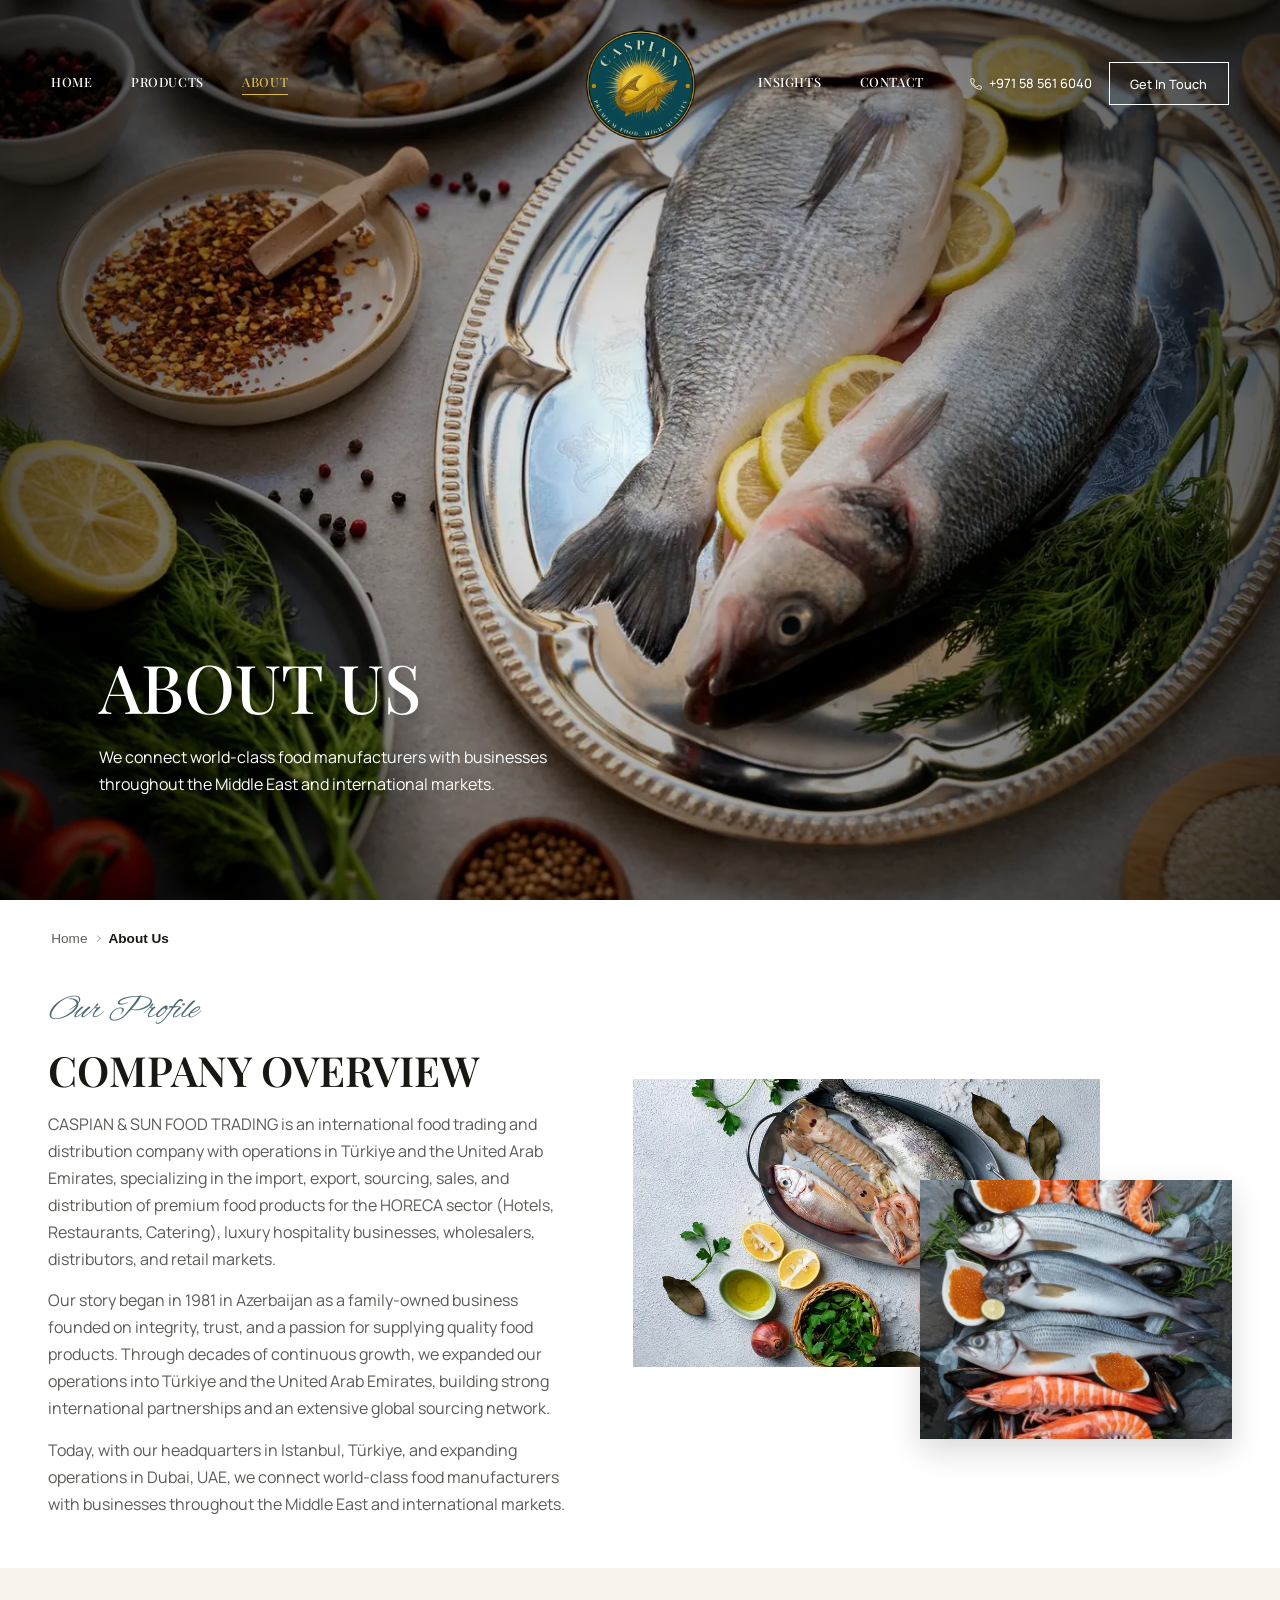
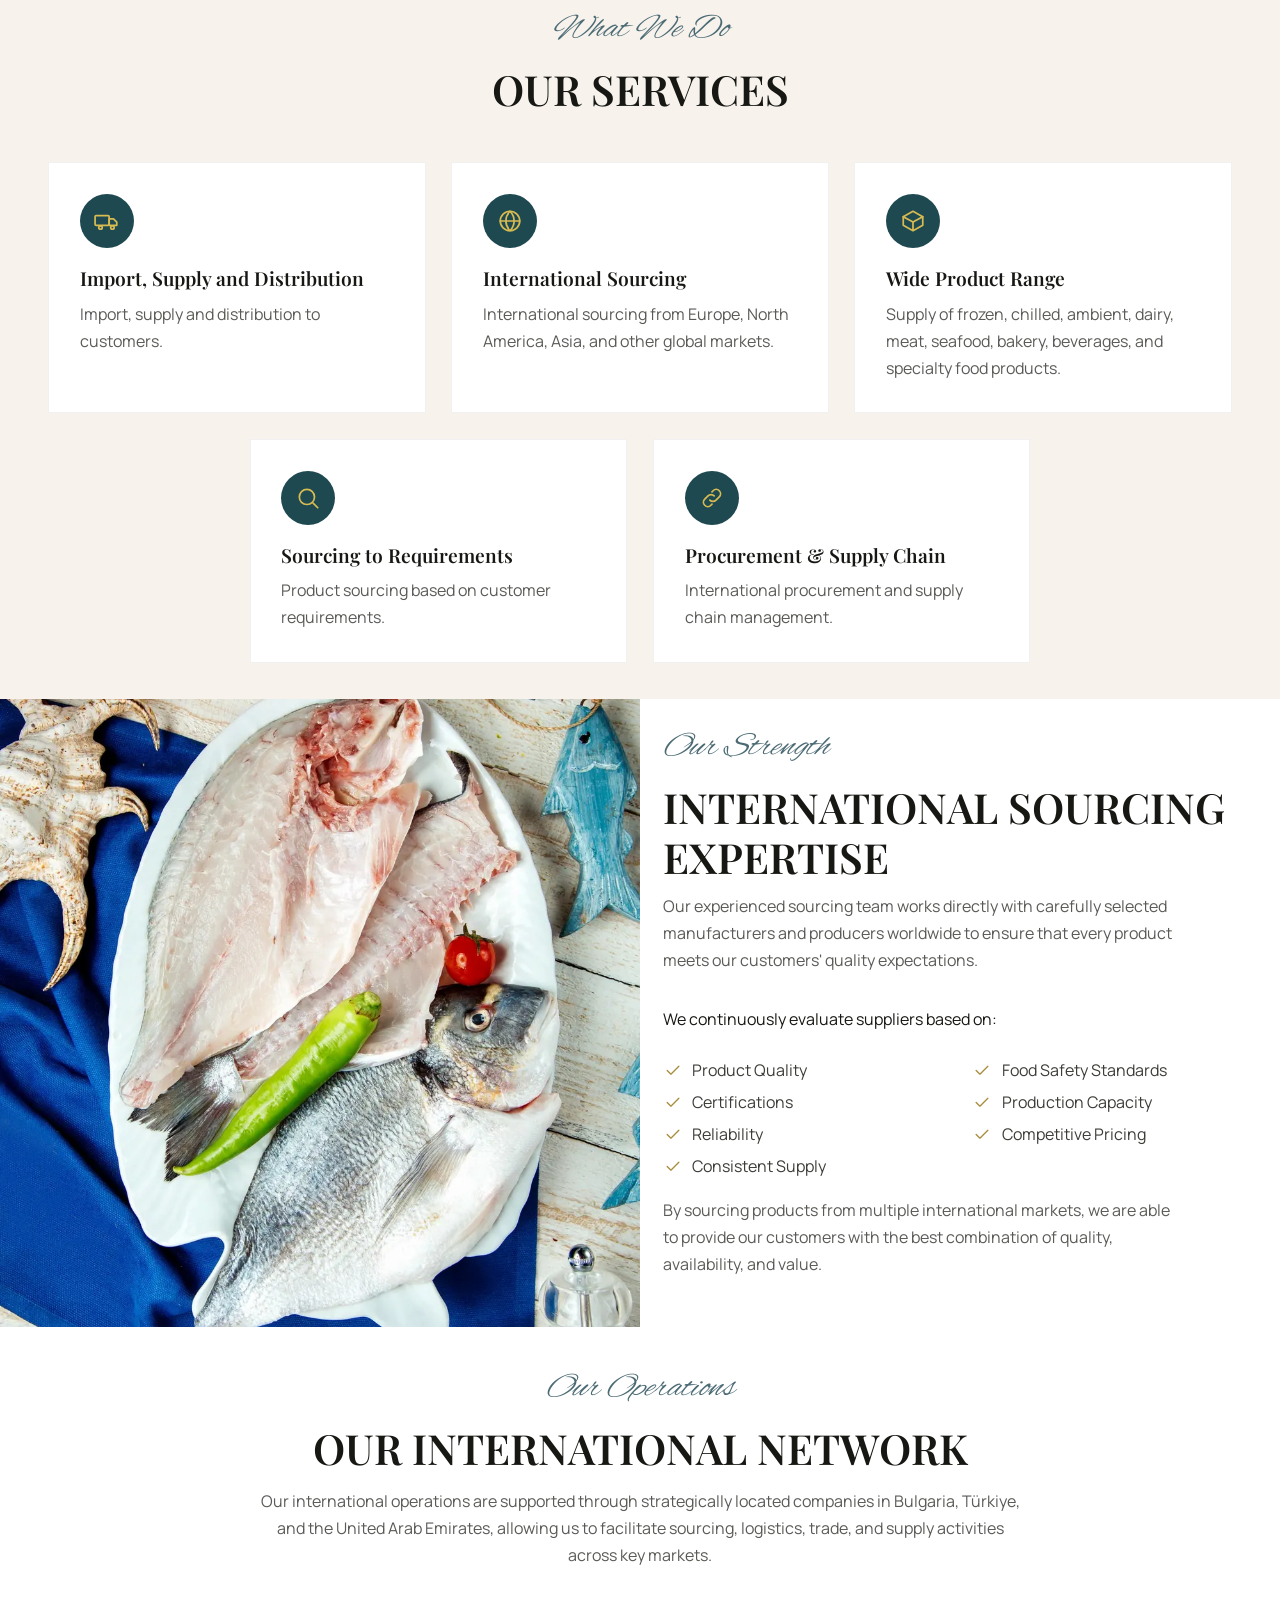
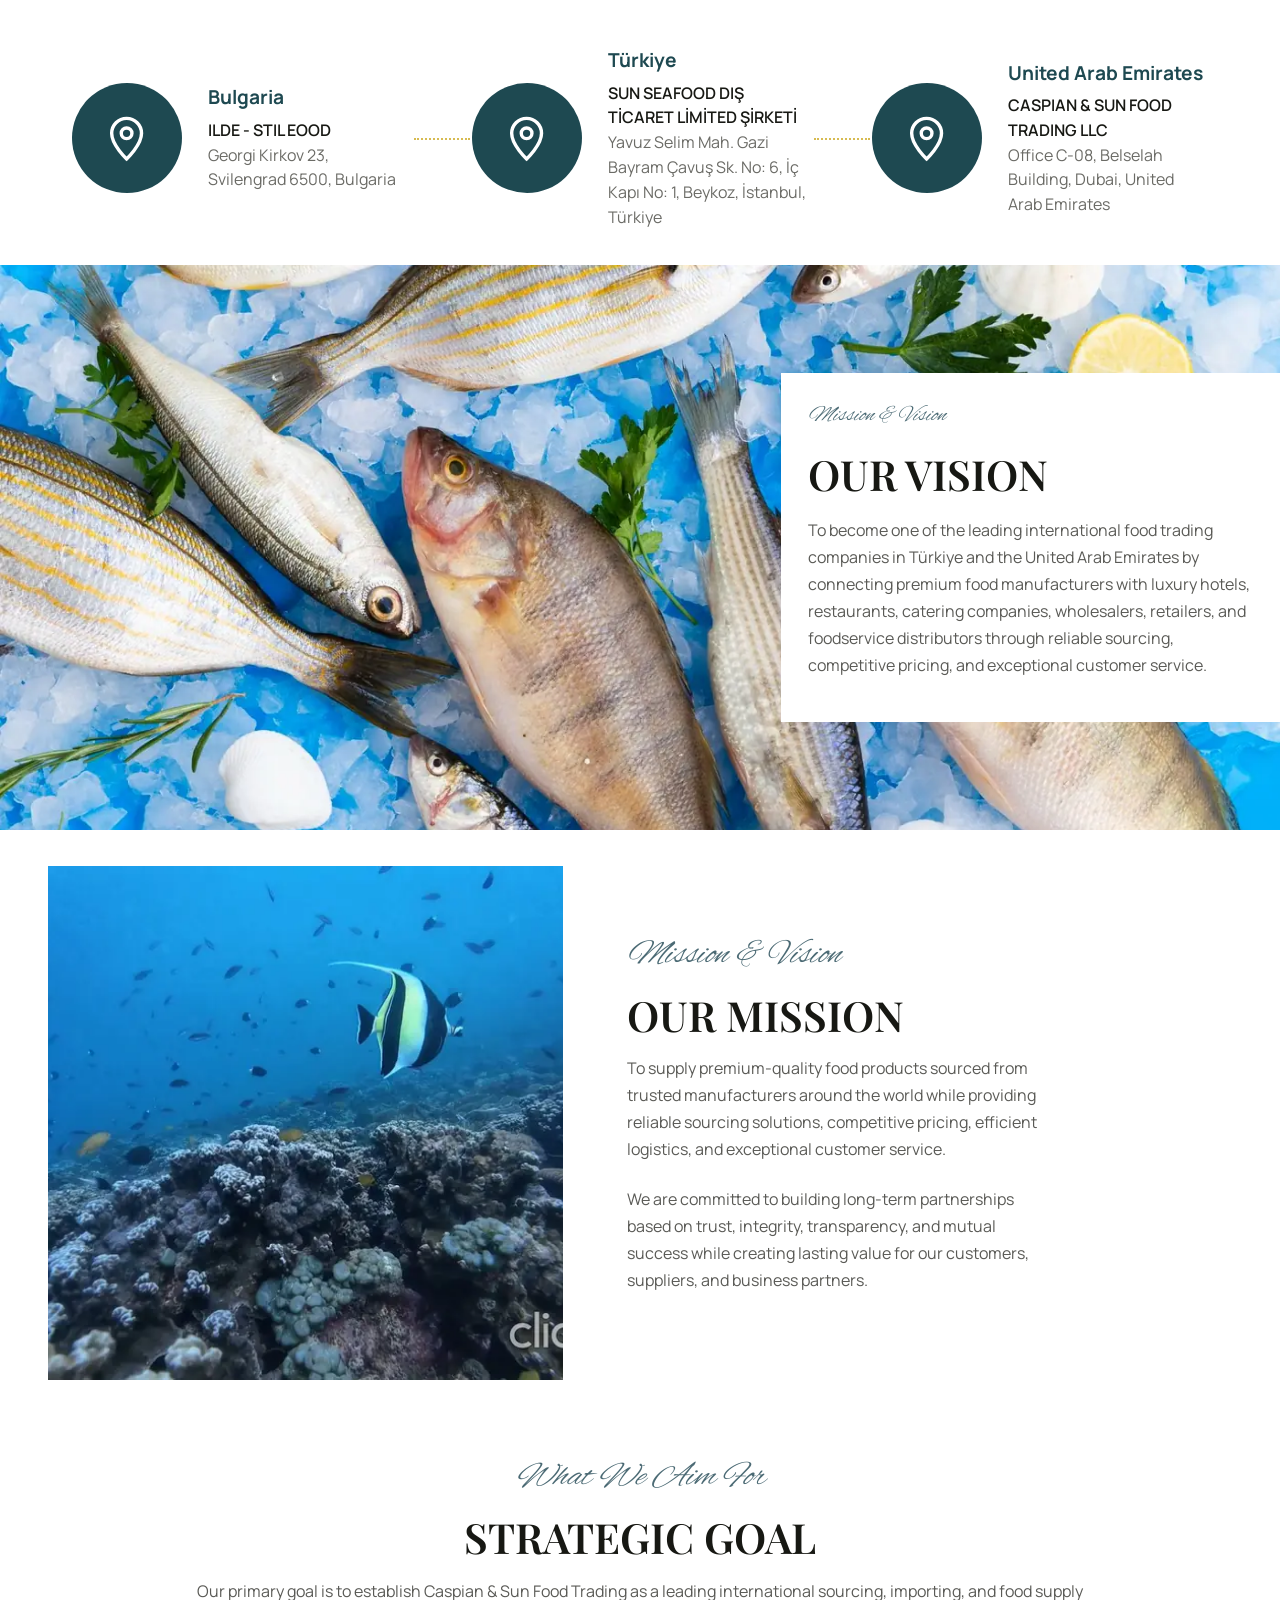
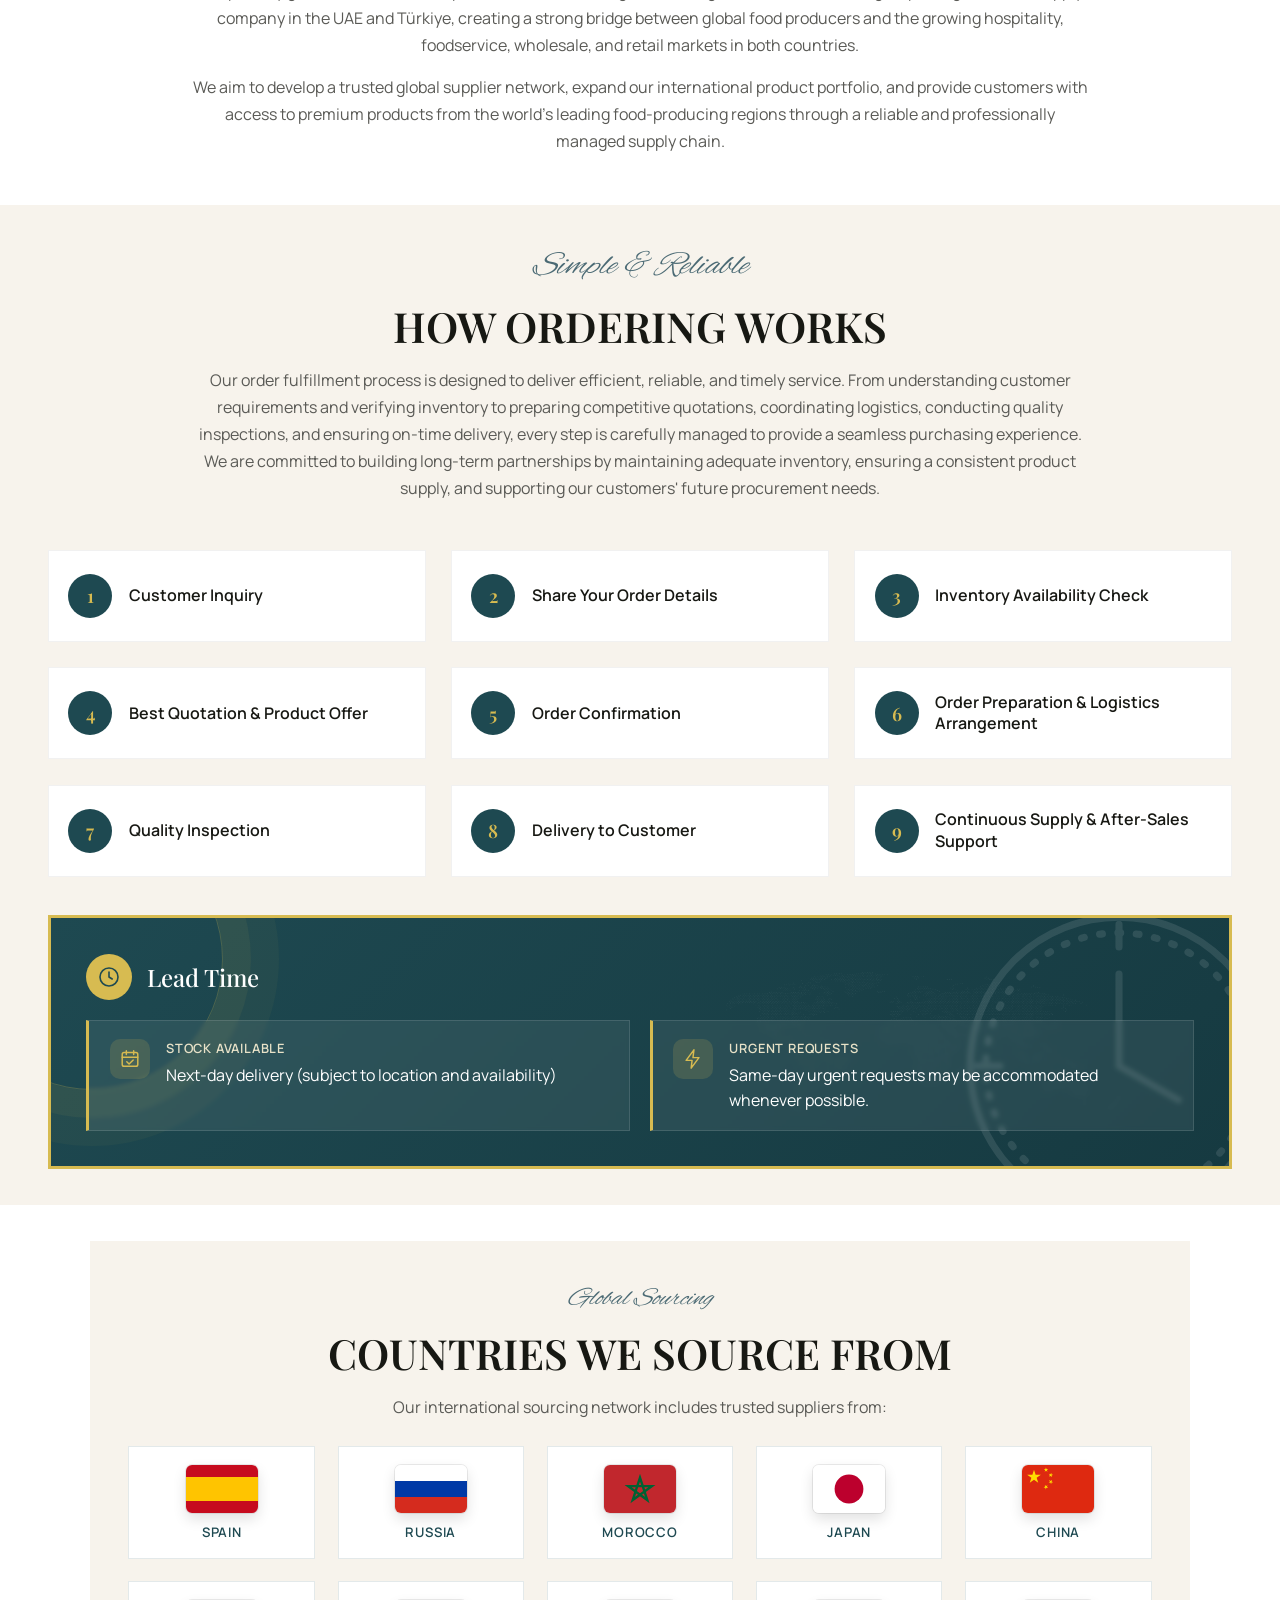
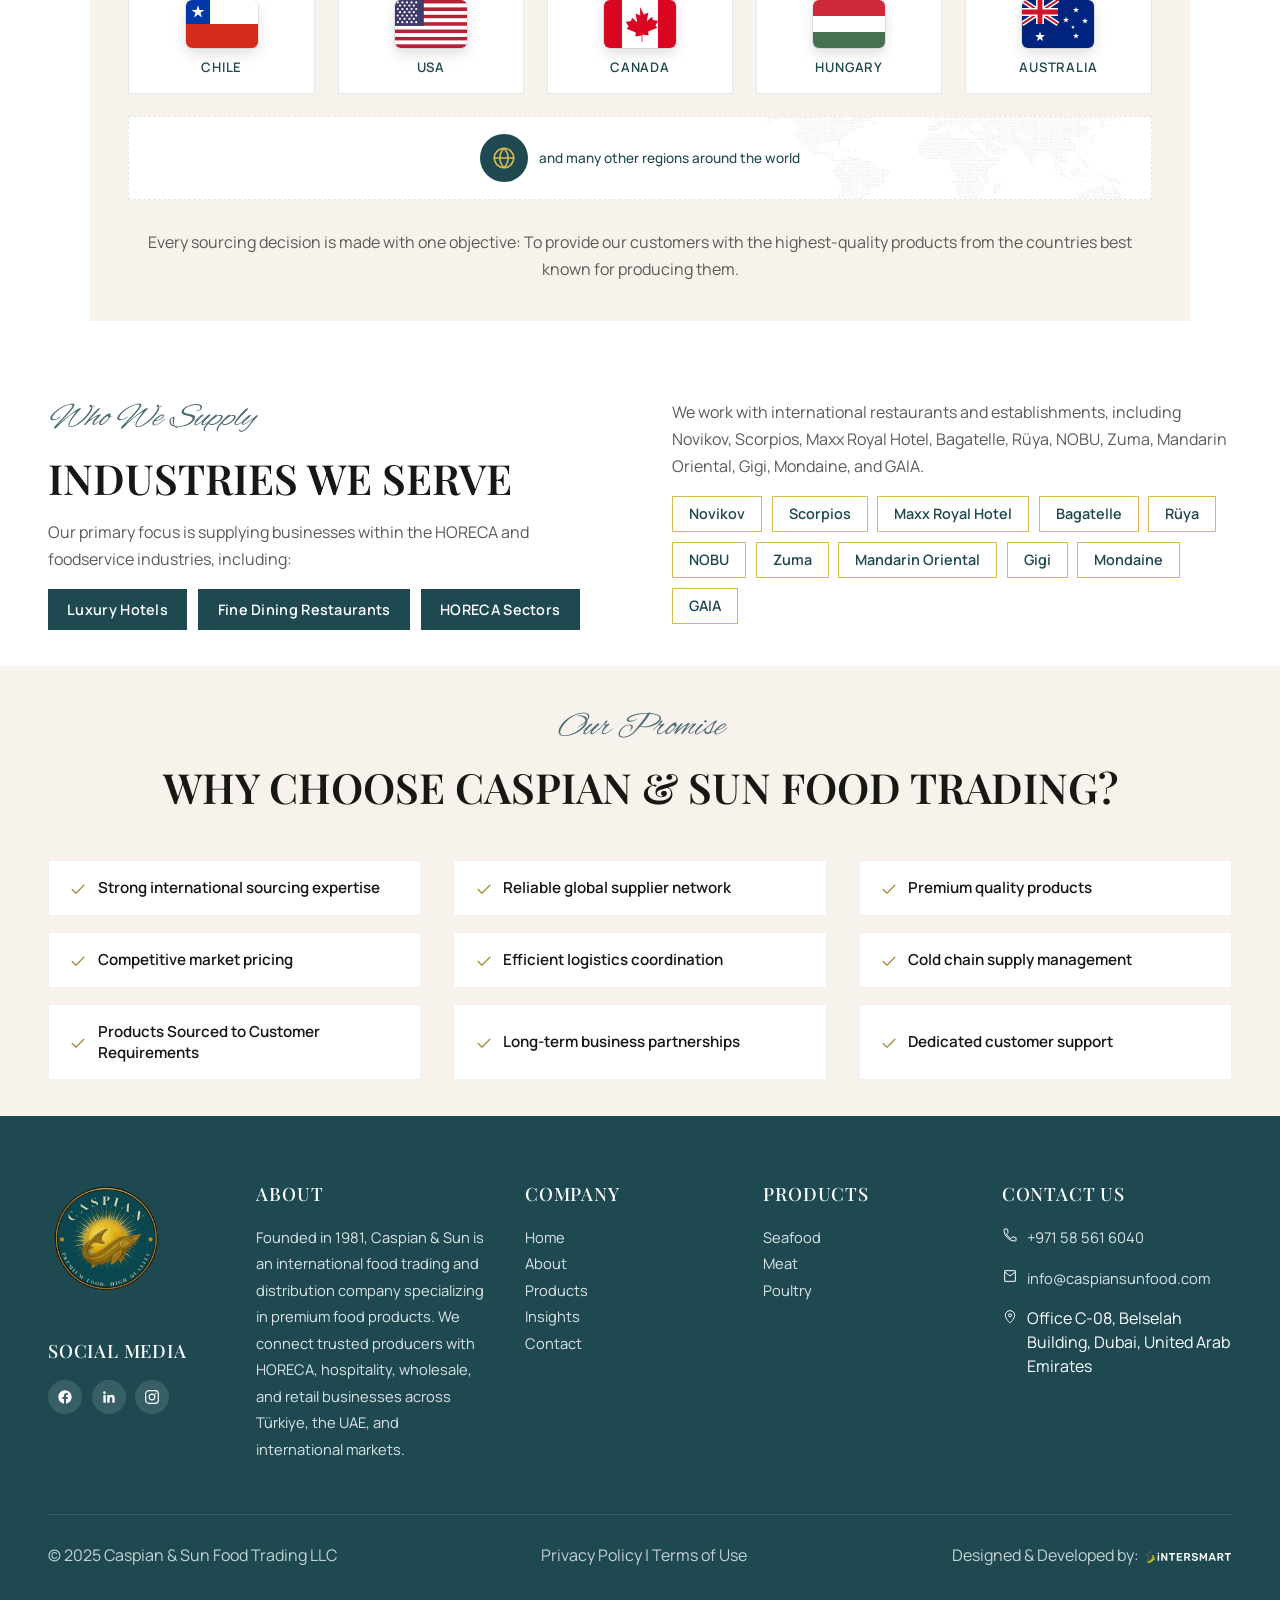
==== commit 61cd234b: "feat: larger top header logo, insights/contact right of logo, readable client logo cards Co-Authored" ====
--- a/about.html
+++ b/about.html
@@ -307,7 +307,7 @@
 </style>
   <link rel="preload" as="image" href="images/hero/extracted_5_2000x1331.webp" fetchpriority="high" media="(min-width:769px)">
 <link rel="preload" as="image" href="images/hero/extracted_5_2000x1331-sm.webp" fetchpriority="high" media="(max-width:768px)">
-<link href="components.css?v=5" rel="stylesheet">
+<link href="components.css?v=6" rel="stylesheet">
 </head>
 <body>
 <div id="preloader" aria-hidden="true"><div class="pl-disc"></div><div class="pl-logo"><span class="pl-ring"></span><img width="360" height="360" src="casplogo.webp" alt=""></div></div>
--- a/components.css
+++ b/components.css
@@ -10,7 +10,7 @@
 header.scrolled{background:rgba(255,255,255,.68);backdrop-filter:blur(18px) saturate(180%);-webkit-backdrop-filter:blur(18px) saturate(180%);box-shadow:0 4px 30px rgba(0,0,0,.06);border-bottom:1px solid rgba(0,0,0,.06);padding:clamp(.6rem,1.1vw,1rem) clamp(1.5rem,4vw,5.5rem);}
 .logo{display:flex;align-items:center;min-width:fit-content;}
 .logo a{display:flex;align-items:center;}
-.logo img{height:clamp(80px,8vw,140px);width:auto;transition:height .4s ease;}
+.logo img{height:clamp(96px,9.5vw,168px);width:auto;transition:height .4s ease;}
 header.scrolled .logo img{height:clamp(50px,5vw,80px);}
 nav{display:flex;gap:clamp(1.5rem,3vw,4rem);align-items:center;flex:1;justify-content:flex-start;flex-wrap:nowrap;min-width:0;}
 nav a{position:relative;font-family:'Playfair Display',serif;color:#fff;text-decoration:none;font-size:clamp(.68rem,1vw,1.05rem);font-weight:500;transition:color .35s ease;text-transform:uppercase;letter-spacing:.6px;white-space:nowrap;text-shadow:0 1px 4px rgba(0,0,0,.25);padding-bottom:4px;}
@@ -18,7 +18,9 @@
 header.scrolled nav a{color:var(--charcoal);text-shadow:none;}
 nav a:hover,nav a.active{color:var(--rich-gold);}
 nav a:hover::after,nav a.active::after{width:100%;}
-.header-right{display:flex;align-items:center;gap:clamp(.6rem,1.3vw,1.8rem);justify-content:flex-end;flex:1;}
+.header-end{display:flex;align-items:center;justify-content:space-between;flex:1;min-width:0;gap:clamp(.6rem,1.5vw,1.5rem);}
+.nav-right{flex:none;margin-left:clamp(1rem,3vw,4rem);}
+.header-right{margin-left:auto;display:flex;align-items:center;gap:clamp(.6rem,1.3vw,1.8rem);justify-content:flex-end;flex:none;}
 .phone-cta{display:flex;align-items:center;gap:.4rem;color:#fff;font-size:clamp(.68rem,1vw,1.05rem);font-weight:500;white-space:nowrap;transition:color .4s ease;text-shadow:0 1px 4px rgba(0,0,0,.25);}
 .phone-cta svg{width:14px;height:14px;stroke:#fff;fill:none;transition:stroke .4s ease;flex:none;}
 header.scrolled .phone-cta{color:var(--charcoal);text-shadow:none;}
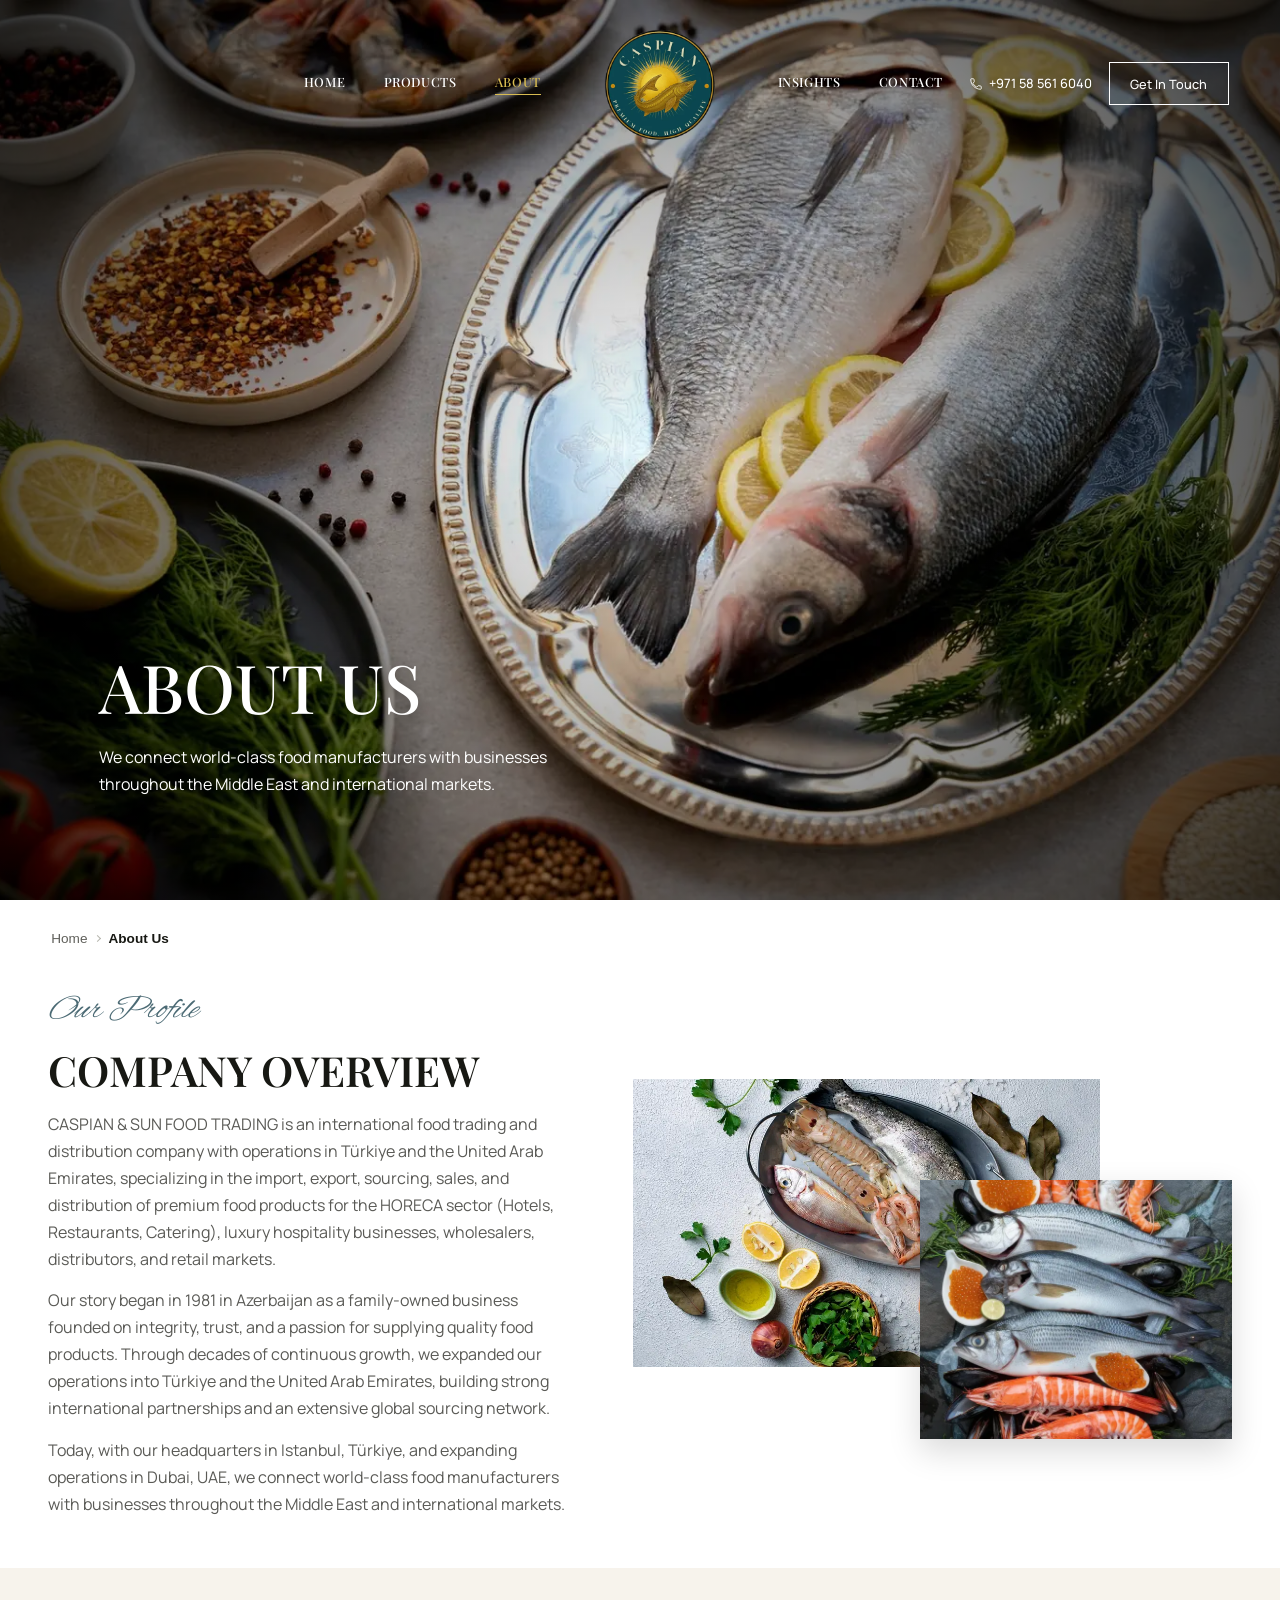
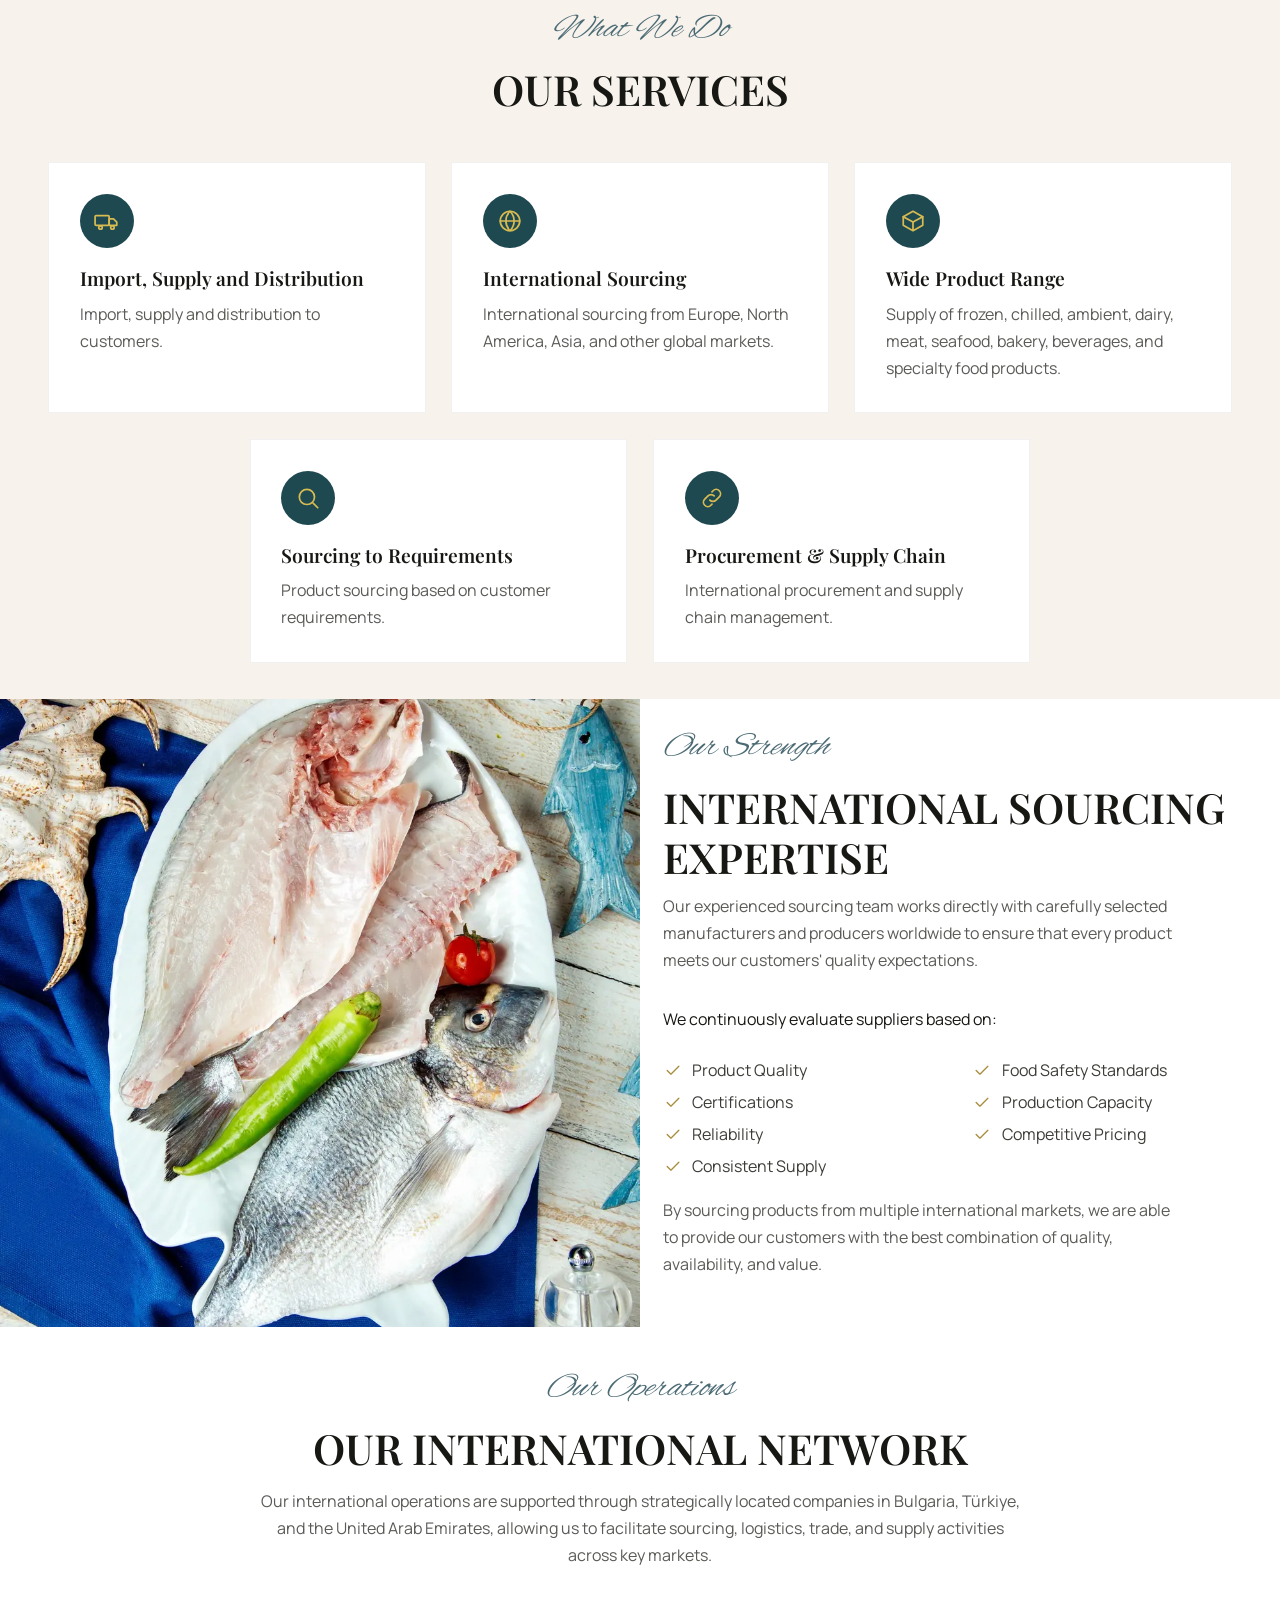
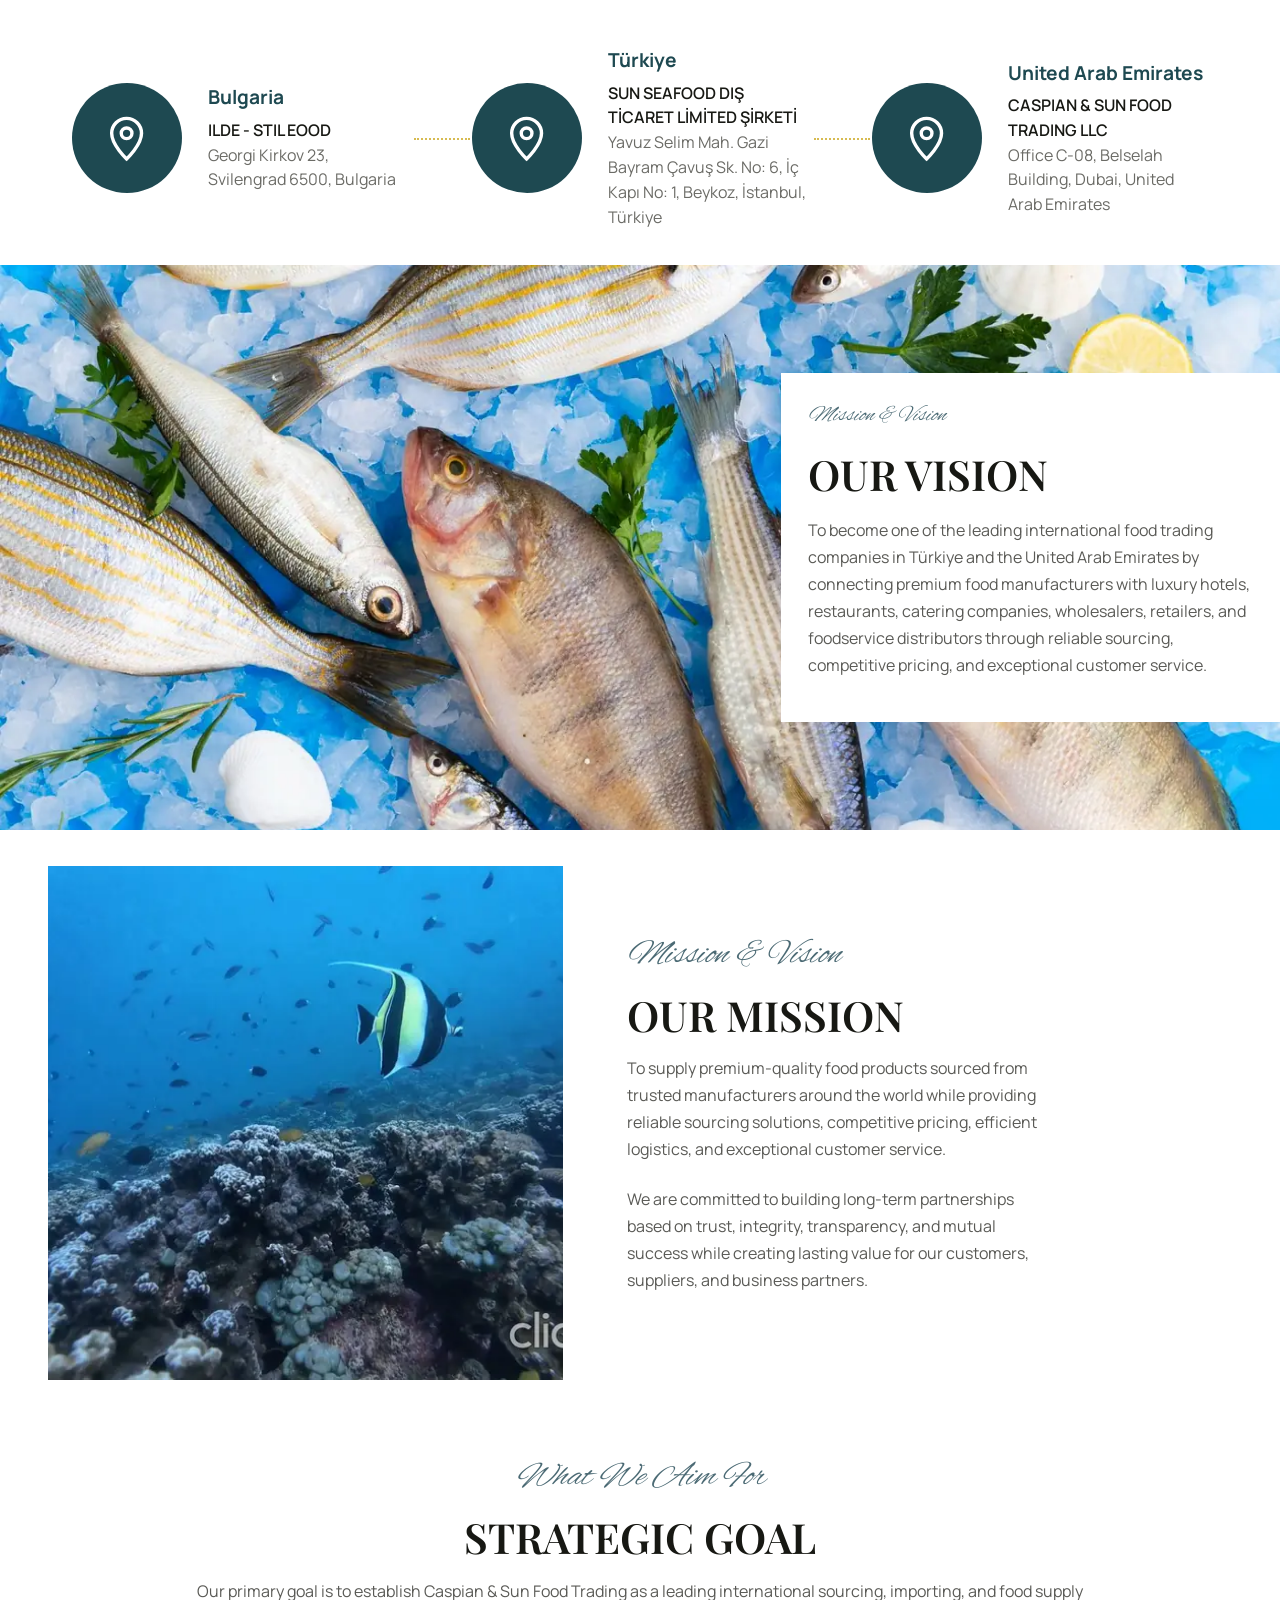
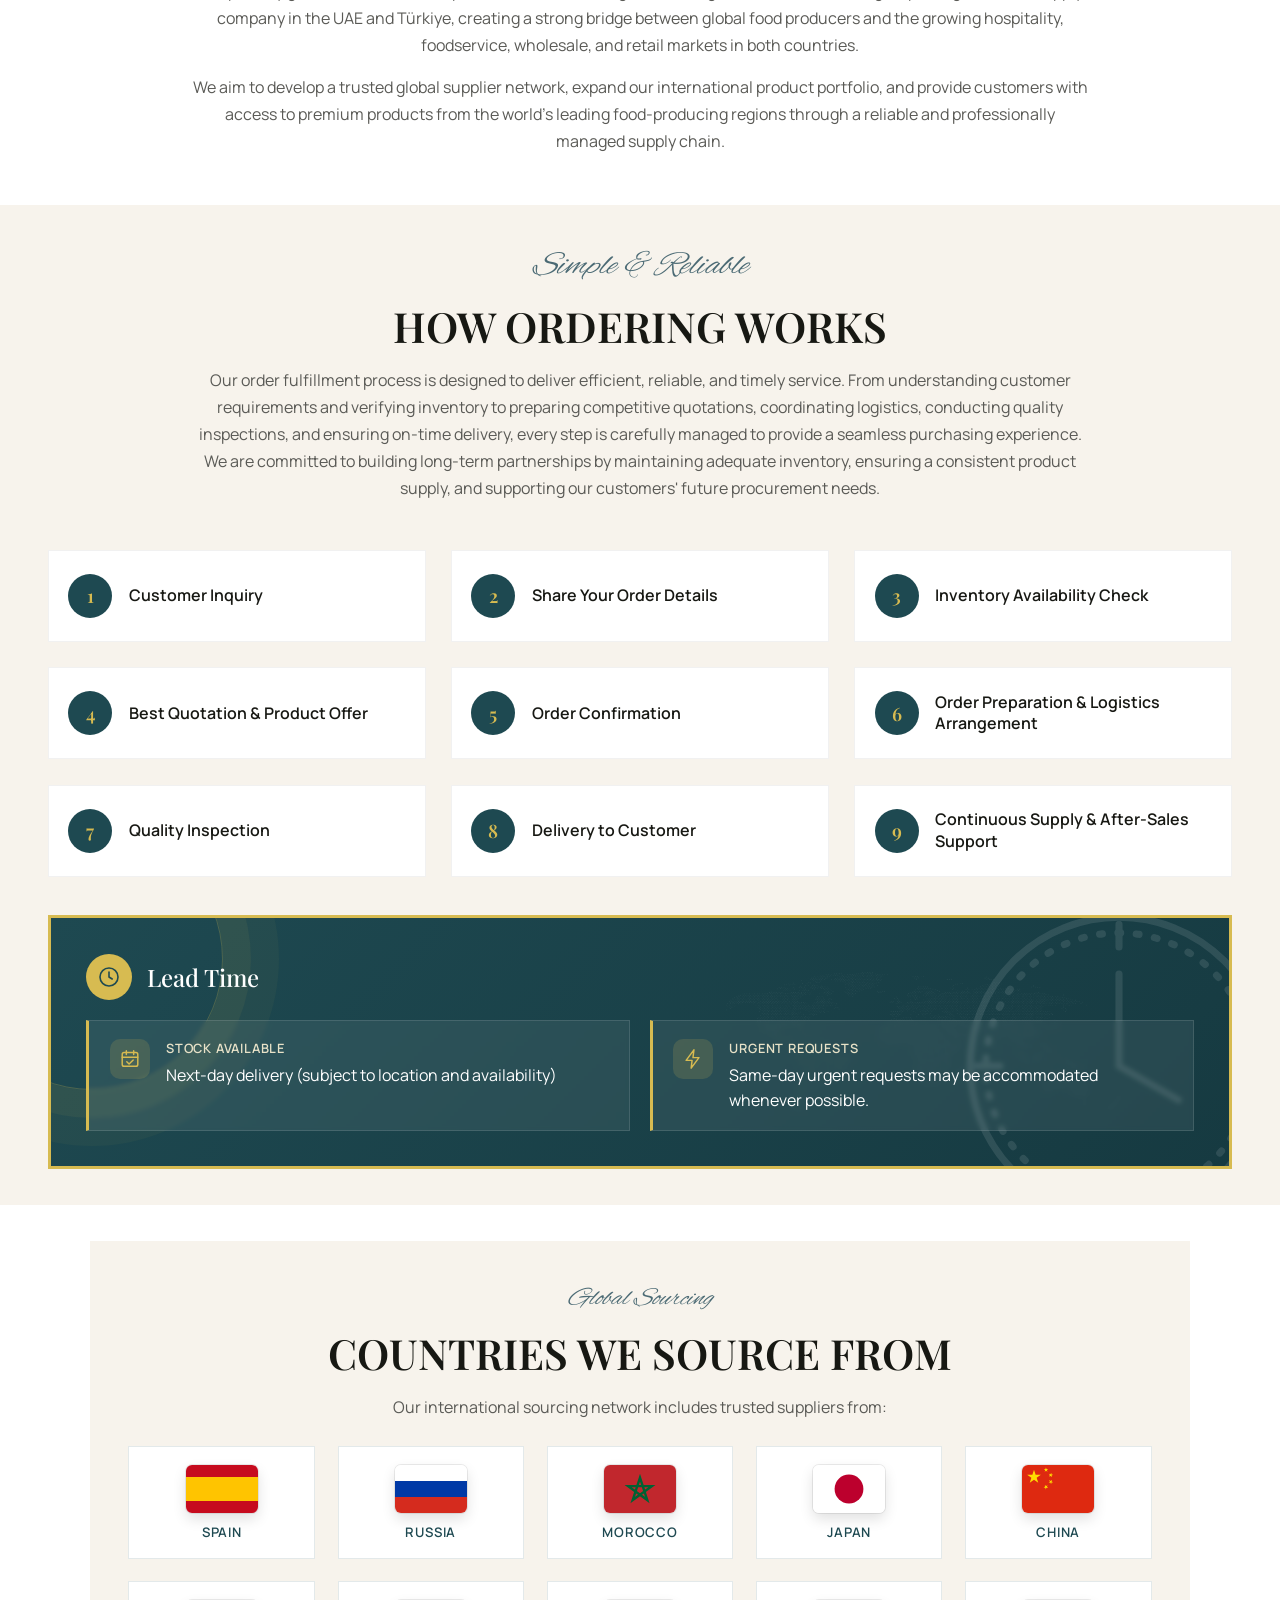
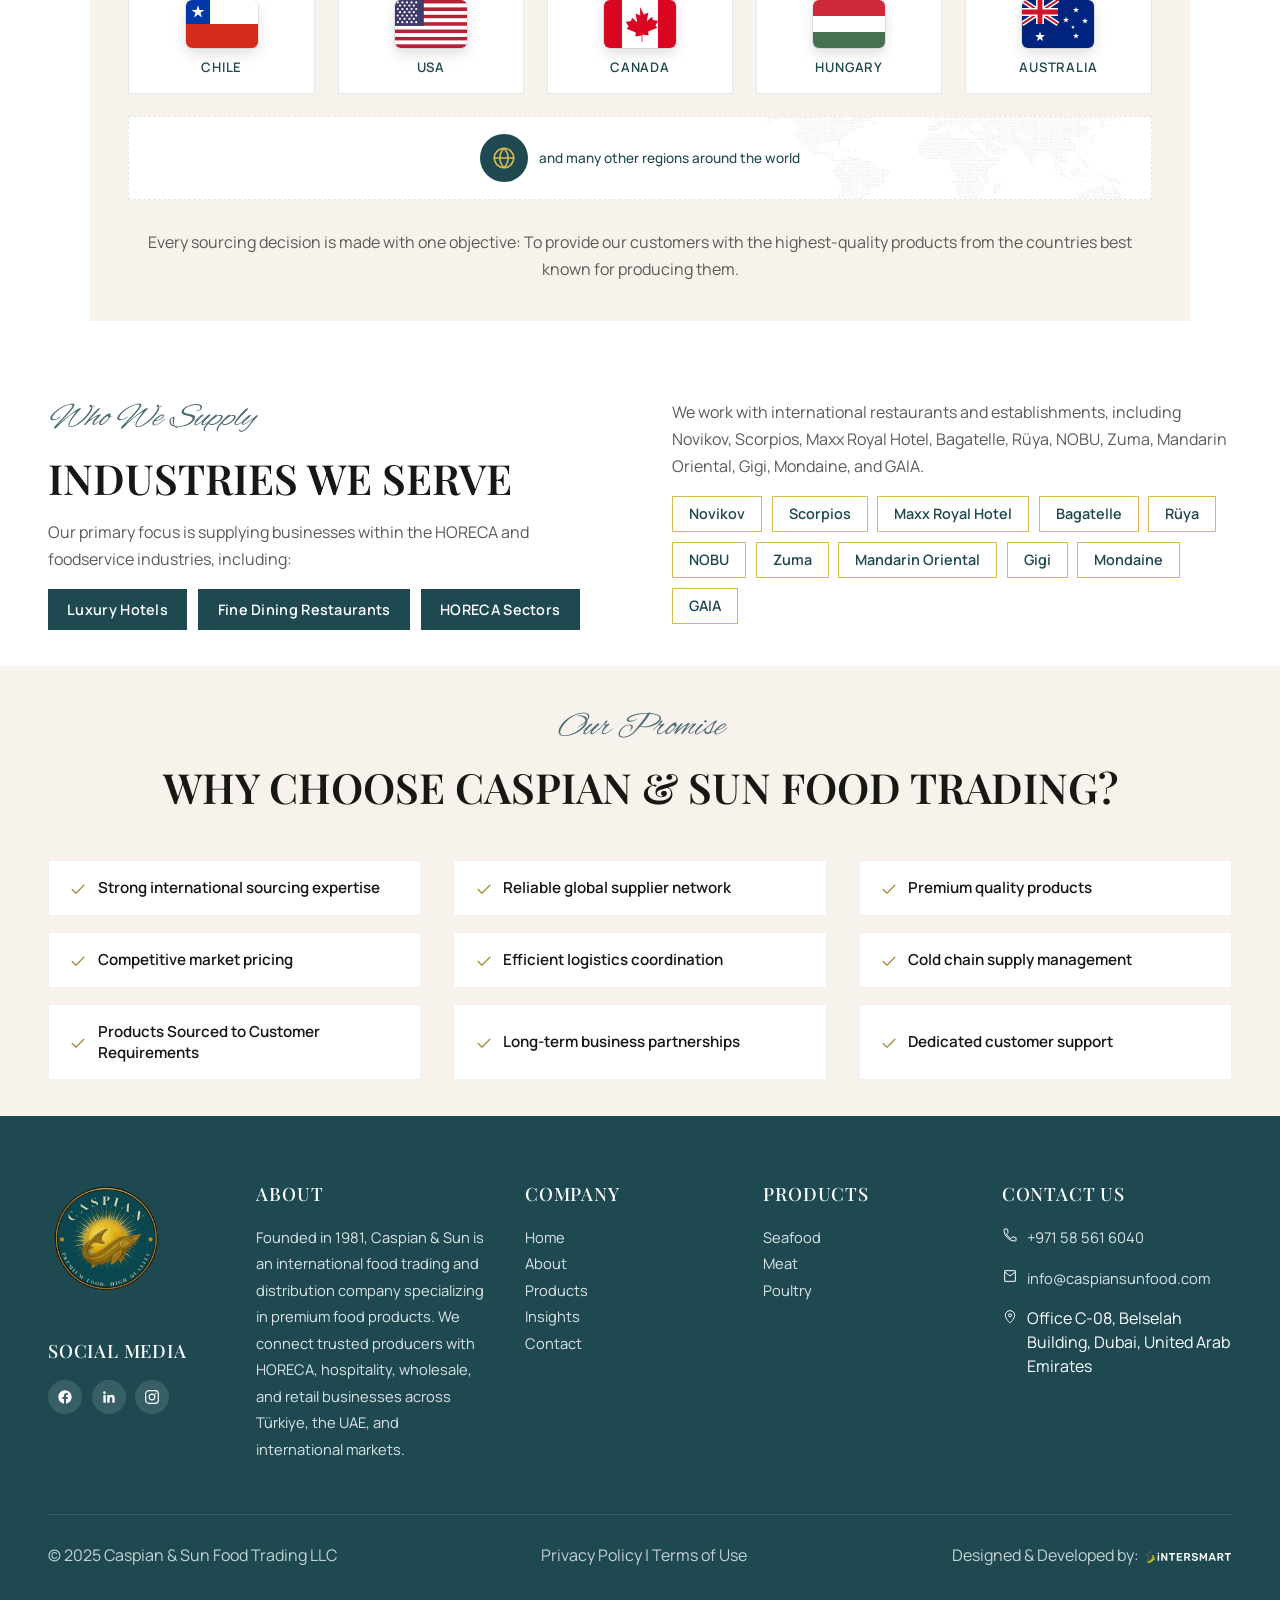
==== commit dfdb67f0: "fix: equal spacing between logo and nearest menu items on both sides Co-Authored-By: Claude Sonnet 5" ====
--- a/about.html
+++ b/about.html
@@ -307,7 +307,7 @@
 </style>
   <link rel="preload" as="image" href="images/hero/extracted_5_2000x1331.webp" fetchpriority="high" media="(min-width:769px)">
 <link rel="preload" as="image" href="images/hero/extracted_5_2000x1331-sm.webp" fetchpriority="high" media="(max-width:768px)">
-<link href="components.css?v=6" rel="stylesheet">
+<link href="components.css?v=9" rel="stylesheet">
 </head>
 <body>
 <div id="preloader" aria-hidden="true"><div class="pl-disc"></div><div class="pl-logo"><span class="pl-ring"></span><img width="360" height="360" src="casplogo.webp" alt=""></div></div>
@@ -530,6 +530,6 @@
 
 
 
-<script src="components.js?v=5"></script>
+<script src="components.js?v=6"></script>
 </body>
 </html>
--- a/components.css
+++ b/components.css
@@ -19,7 +19,10 @@
 nav a:hover,nav a.active{color:var(--rich-gold);}
 nav a:hover::after,nav a.active::after{width:100%;}
 .header-end{display:flex;align-items:center;justify-content:space-between;flex:1;min-width:0;gap:clamp(.6rem,1.5vw,1.5rem);}
-.nav-right{flex:none;margin-left:clamp(1rem,3vw,4rem);}
+/* equal space between logo and the nearest menu item on each side */
+header{--nav-logo-gap:clamp(1rem,3vw,4rem);}
+header>nav{justify-content:flex-end;margin-right:var(--nav-logo-gap);}
+.nav-right{flex:none;margin-left:var(--nav-logo-gap);}
 .header-right{margin-left:auto;display:flex;align-items:center;gap:clamp(.6rem,1.3vw,1.8rem);justify-content:flex-end;flex:none;}
 .phone-cta{display:flex;align-items:center;gap:.4rem;color:#fff;font-size:clamp(.68rem,1vw,1.05rem);font-weight:500;white-space:nowrap;transition:color .4s ease;text-shadow:0 1px 4px rgba(0,0,0,.25);}
 .phone-cta svg{width:14px;height:14px;stroke:#fff;fill:none;transition:stroke .4s ease;flex:none;}
@@ -124,7 +127,8 @@
   .footer-grid{grid-template-columns:1fr;text-align:left;}
   .footer-section:first-child{text-align:center;margin-bottom:.5rem;}
   .footer-section:first-child .footer-logo-badge{margin-left:auto;margin-right:auto;}
-  .footer-section:first-child .social-links{justify-content:center;}
+  .footer-section:first-child .social-links{justify-content:flex-start;}
+  .footer-section:first-child h3{text-align:left;}
   .footer-accordion{border-bottom:1px solid rgba(255,255,255,.15);padding-bottom:.9rem;}
   .footer-accordion h3{cursor:pointer;margin-bottom:0;padding:.4rem 0;}
   .footer-toggle-icon{display:block;}
@@ -155,3 +159,8 @@
 .hero-poster{position:absolute;inset:0;width:100%;height:100%;object-fit:cover;}
 video.hero-video[data-src]{opacity:0;transition:opacity .8s ease;}
 video.hero-video.is-playing{opacity:1;}
+
+/* touch devices: no hover overlay (it needed a first tap); tapping the card opens the product page */
+@media (hover:none){
+  .poverlay,.product-overlay{display:none;}
+}
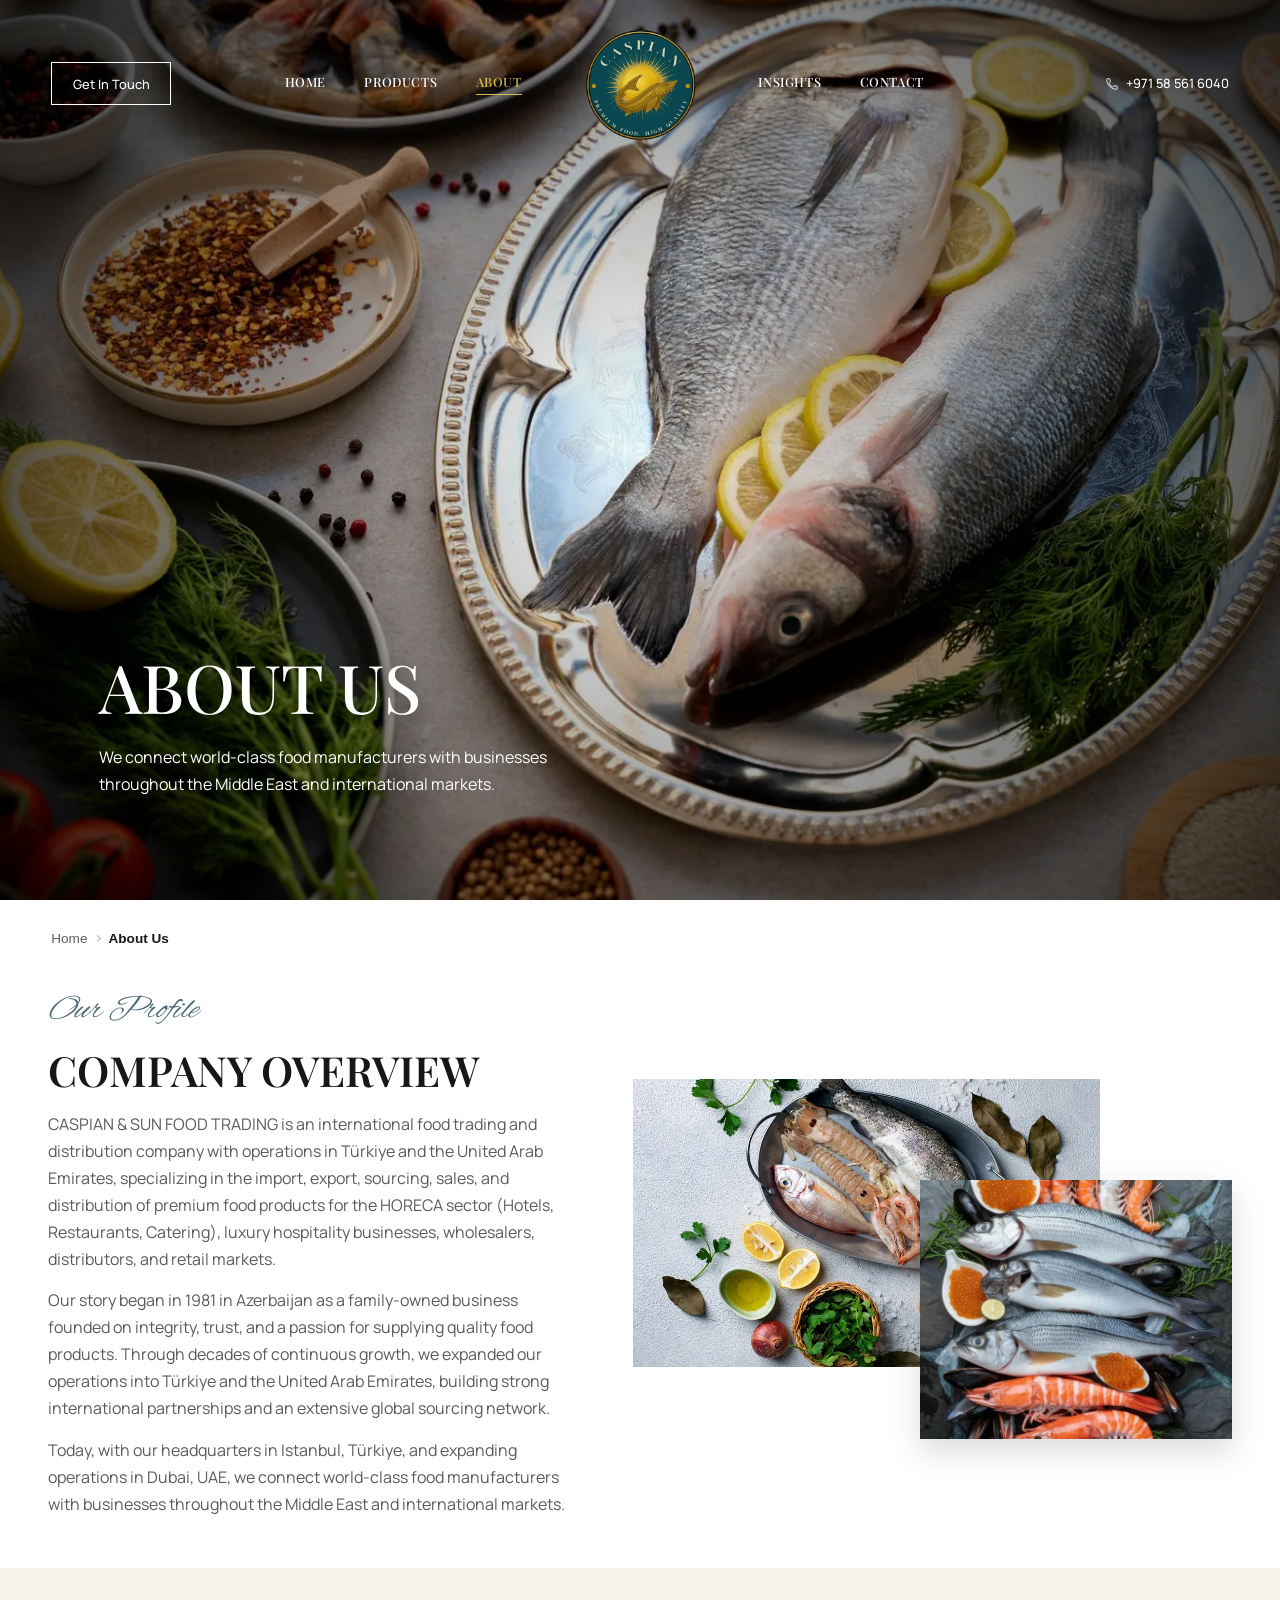
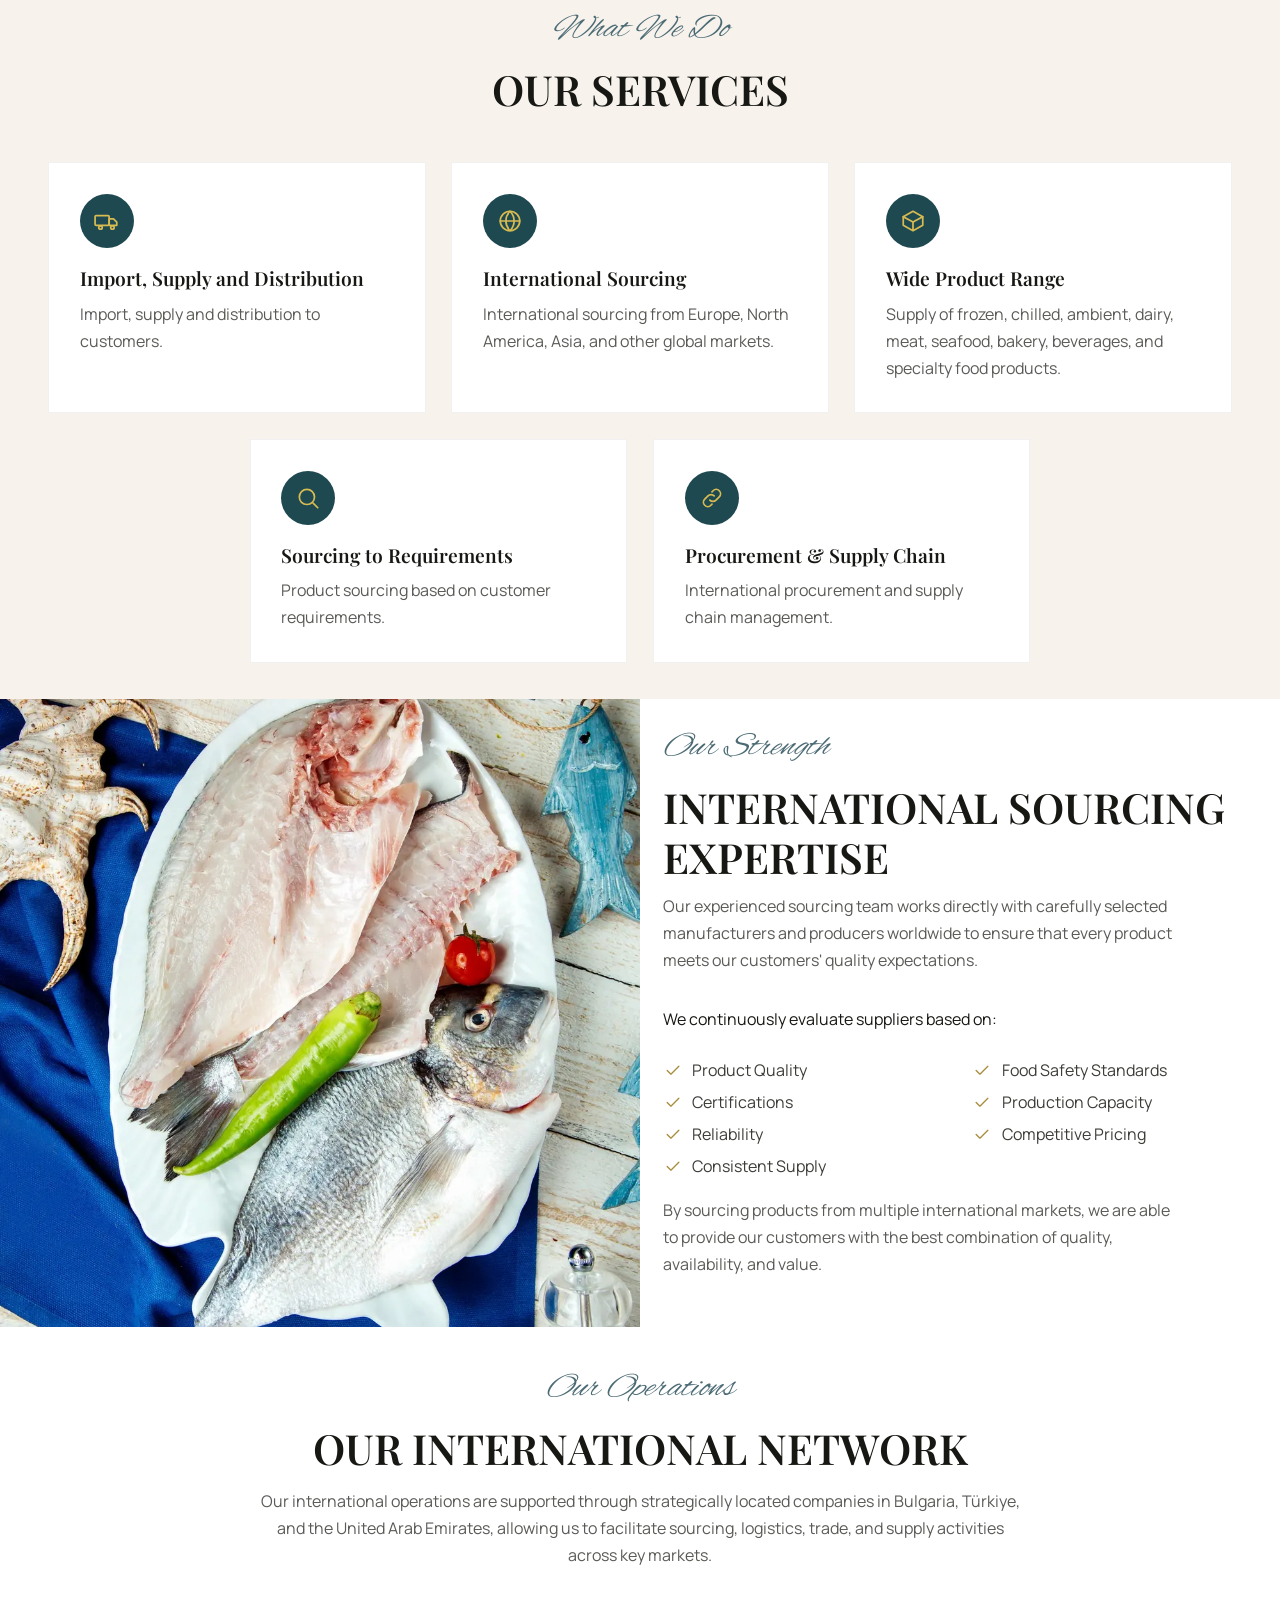
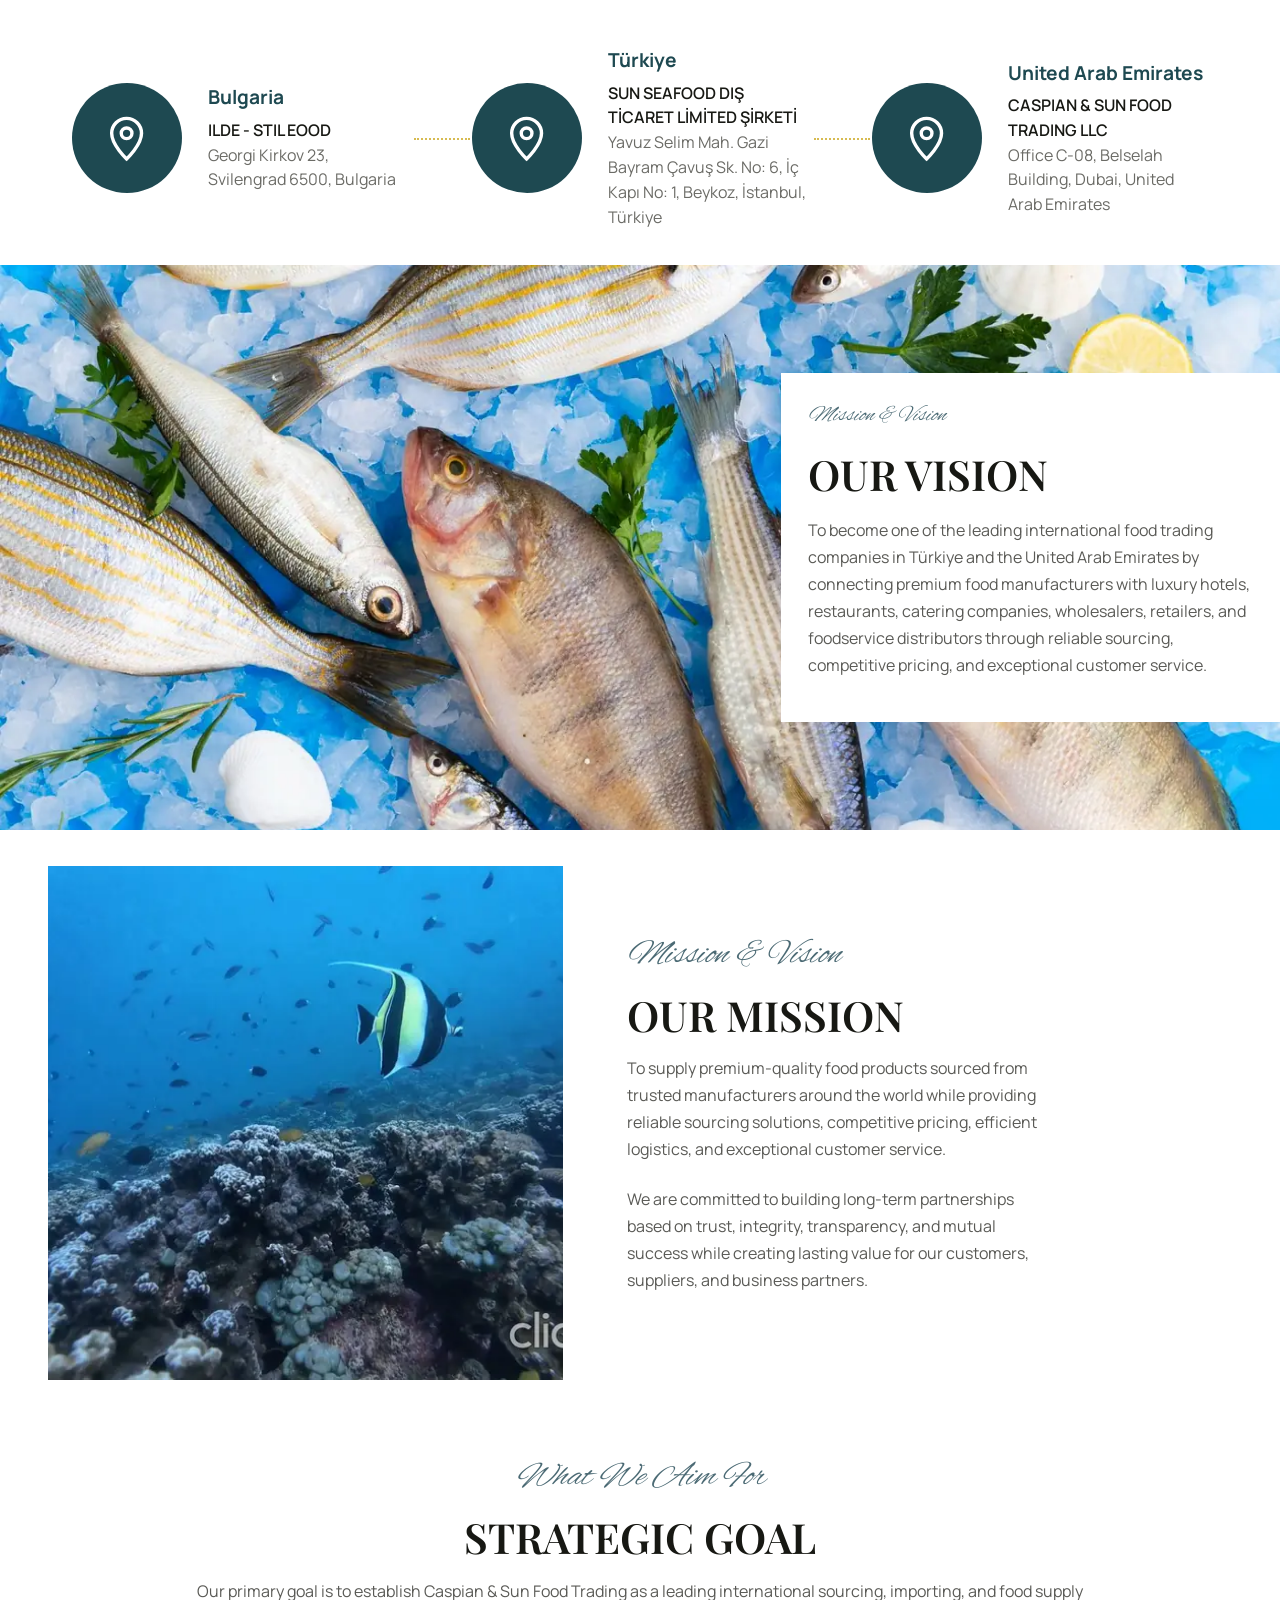
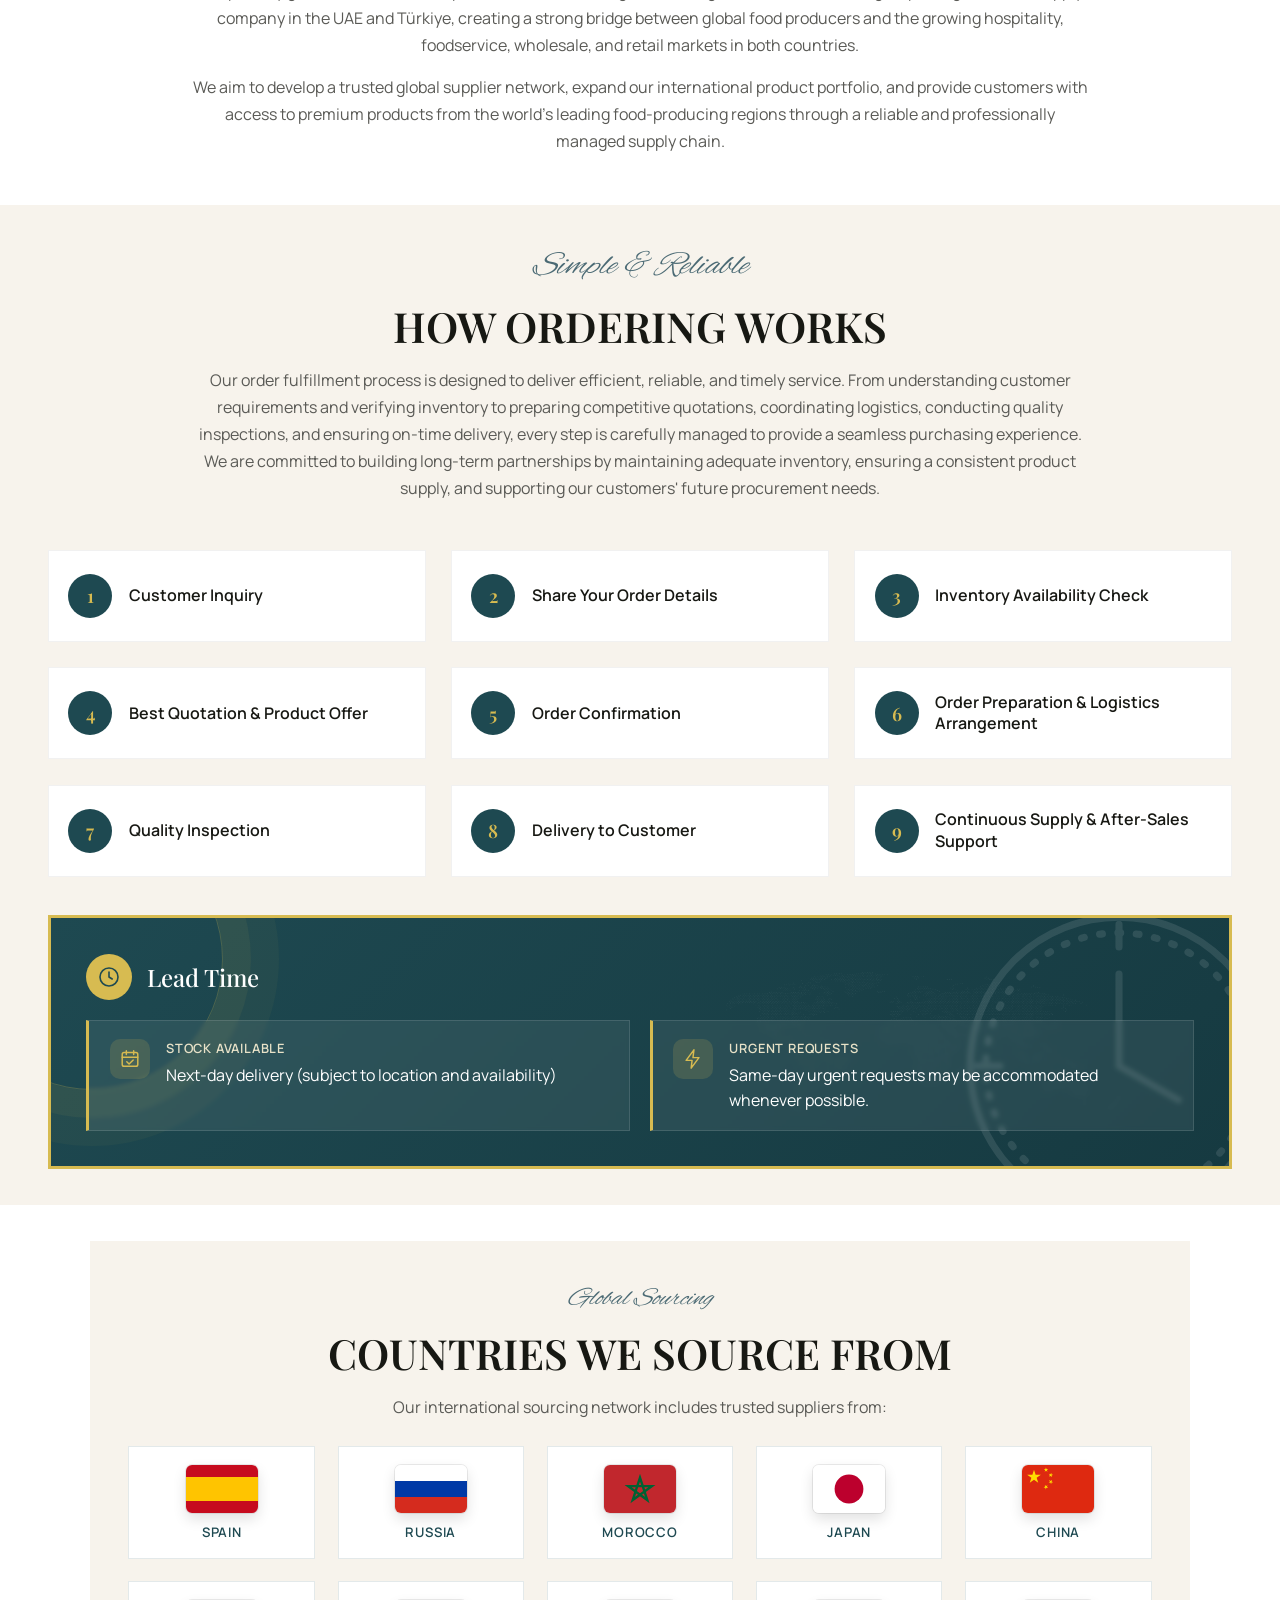
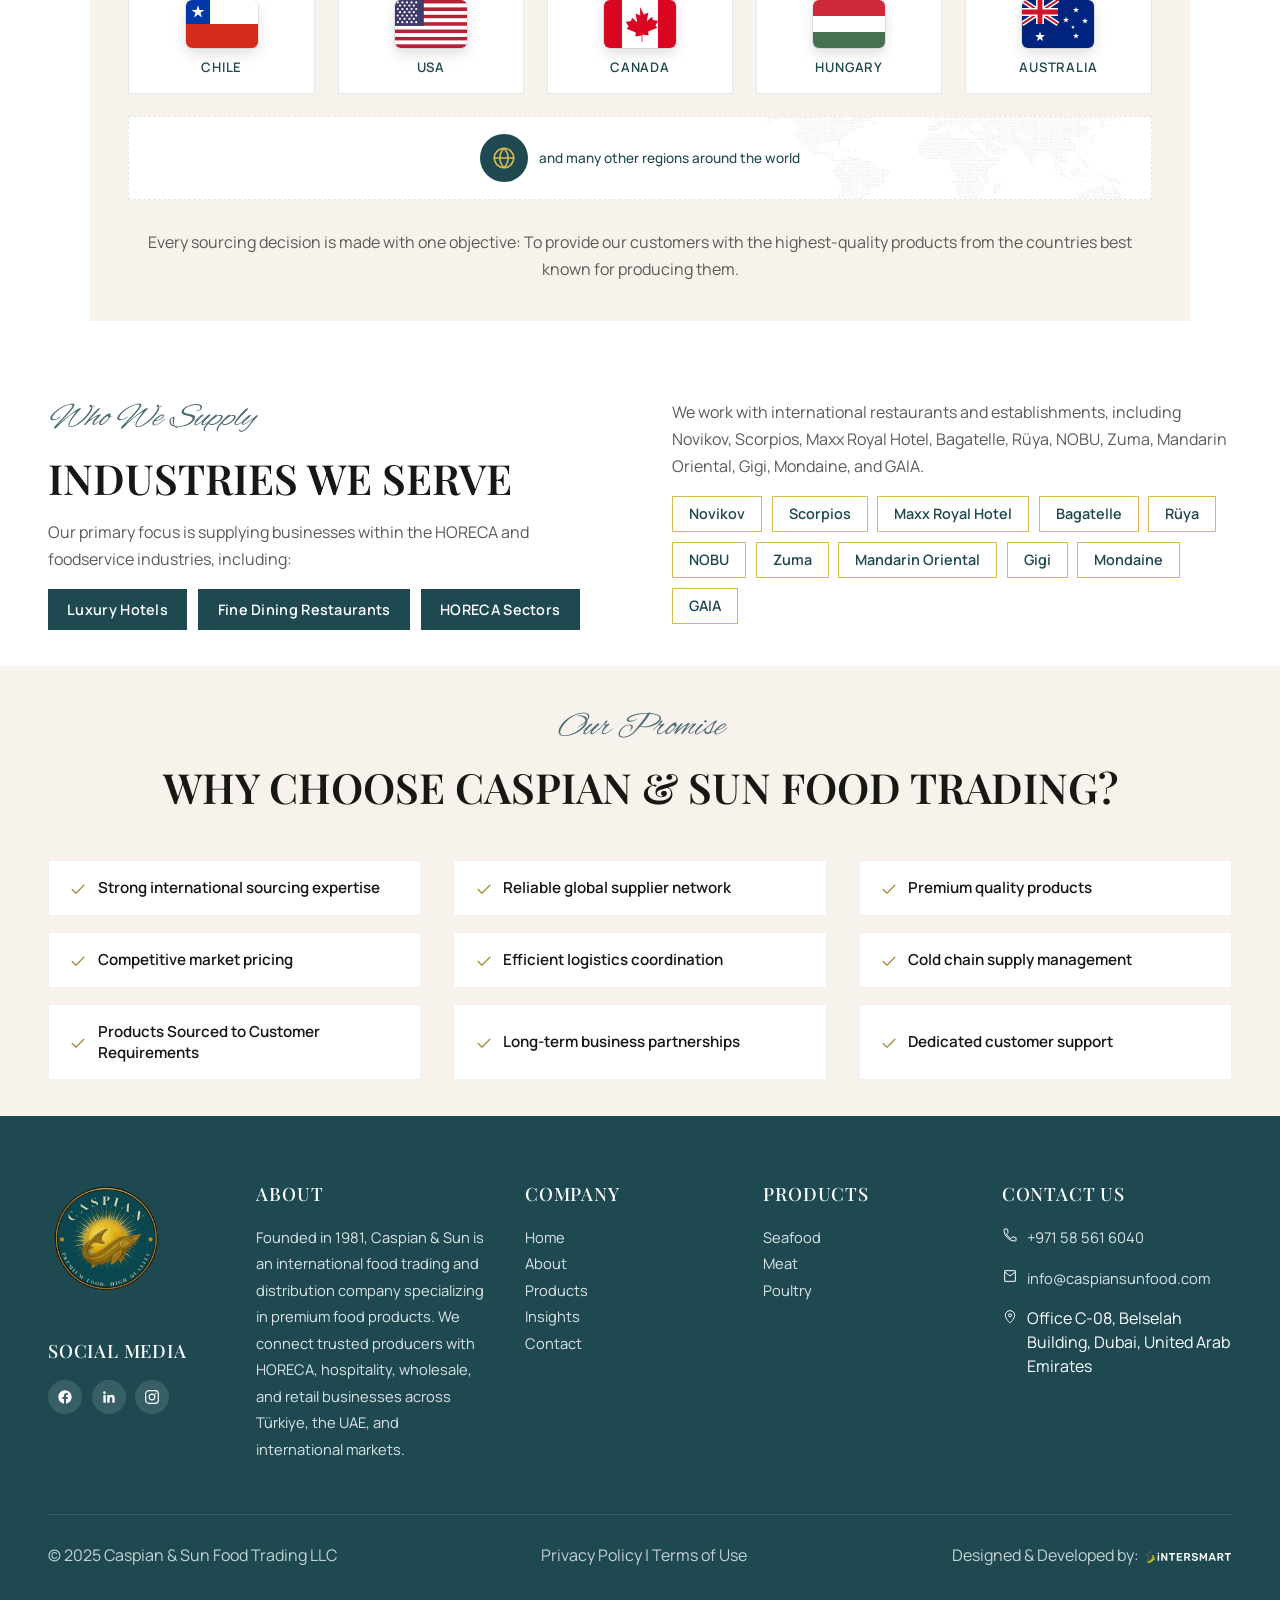
==== commit d600e48f: "fix: header Get In Touch on left to balance desktop header; about page tablet alignment and gaps Co-" ====
--- a/about.html
+++ b/about.html
@@ -137,7 +137,10 @@
 @media (max-width:1024px){
   .who-grid,.sustain-grid,.goal-grid{grid-template-columns:1fr;}
   .why-grid{grid-template-columns:1fr;}
-  .why-img{height:360px;}
+  .why-img-wrap{min-height:0;height:360px;}
+  .best-section{padding:0;}
+  /* align stacked card text with the .wrap content edge */
+  .why-content,.best-card{padding-left:clamp(1.5rem,5vw,3rem);padding-right:clamp(1.5rem,5vw,3rem);}
   .process-grid{grid-template-columns:repeat(2,1fr);row-gap:2.5rem;column-gap:1.5rem;}
   .process-item::after{display:none;}
   .best-section { min-height: auto; flex-direction: column-reverse; }
@@ -150,6 +153,7 @@
   .wrap{padding:0 1.25rem;    .best-bg { height: 250px; }
   }
   .who-images{height:300px;}
+  .why-content,.best-card{padding-left:1.25rem;padding-right:1.25rem;}
   .feature-grid{grid-template-columns:1fr;gap:1.5rem;}
   .process-grid{grid-template-columns:1fr;row-gap:2rem;}
 }
@@ -307,7 +311,7 @@
 </style>
   <link rel="preload" as="image" href="images/hero/extracted_5_2000x1331.webp" fetchpriority="high" media="(min-width:769px)">
 <link rel="preload" as="image" href="images/hero/extracted_5_2000x1331-sm.webp" fetchpriority="high" media="(max-width:768px)">
-<link href="components.css?v=9" rel="stylesheet">
+<link href="components.css?v=10" rel="stylesheet">
 </head>
 <body>
 <div id="preloader" aria-hidden="true"><div class="pl-disc"></div><div class="pl-logo"><span class="pl-ring"></span><img width="360" height="360" src="casplogo.webp" alt=""></div></div>
--- a/components.css
+++ b/components.css
@@ -21,7 +21,10 @@
 .header-end{display:flex;align-items:center;justify-content:space-between;flex:1;min-width:0;gap:clamp(.6rem,1.5vw,1.5rem);}
 /* equal space between logo and the nearest menu item on each side */
 header{--nav-logo-gap:clamp(1rem,3vw,4rem);}
-header>nav{justify-content:flex-end;margin-right:var(--nav-logo-gap);}
+.header-start{display:flex;align-items:center;flex:1;min-width:0;gap:clamp(.6rem,1.5vw,1.5rem);}
+.header-start>nav{justify-content:flex-end;margin-right:var(--nav-logo-gap);}
+.cta-left{flex:none;}
+header .cta-right{display:none;}
 .nav-right{flex:none;margin-left:var(--nav-logo-gap);}
 .header-right{margin-left:auto;display:flex;align-items:center;gap:clamp(.6rem,1.3vw,1.8rem);justify-content:flex-end;flex:none;}
 .phone-cta{display:flex;align-items:center;gap:.4rem;color:#fff;font-size:clamp(.68rem,1vw,1.05rem);font-weight:500;white-space:nowrap;transition:color .4s ease;text-shadow:0 1px 4px rgba(0,0,0,.25);}
@@ -97,6 +100,8 @@
 /* MEDIA QUERIES EXTRACT */
 @media (max-width:1024px){
   nav{display:none;}
+  header .cta-left{display:none;}
+  header .cta-right{display:block;}
   .phone-cta{display:none;}
   .hamburger{display:flex;}
   .footer-grid{grid-template-columns:1fr 1fr;}
@@ -109,7 +114,7 @@
 @media (max-width:480px){
   header{padding:1rem 1.25rem;}
   header.scrolled{padding:.7rem 1.25rem;}
-  .cta-btn{display:none;}
+  header .cta-btn{display:none;}
   .footer-grid{grid-template-columns:1fr;text-align:center;}
   .social-links{justify-content:center;}
   .footer-contact-item{justify-content:center;}
